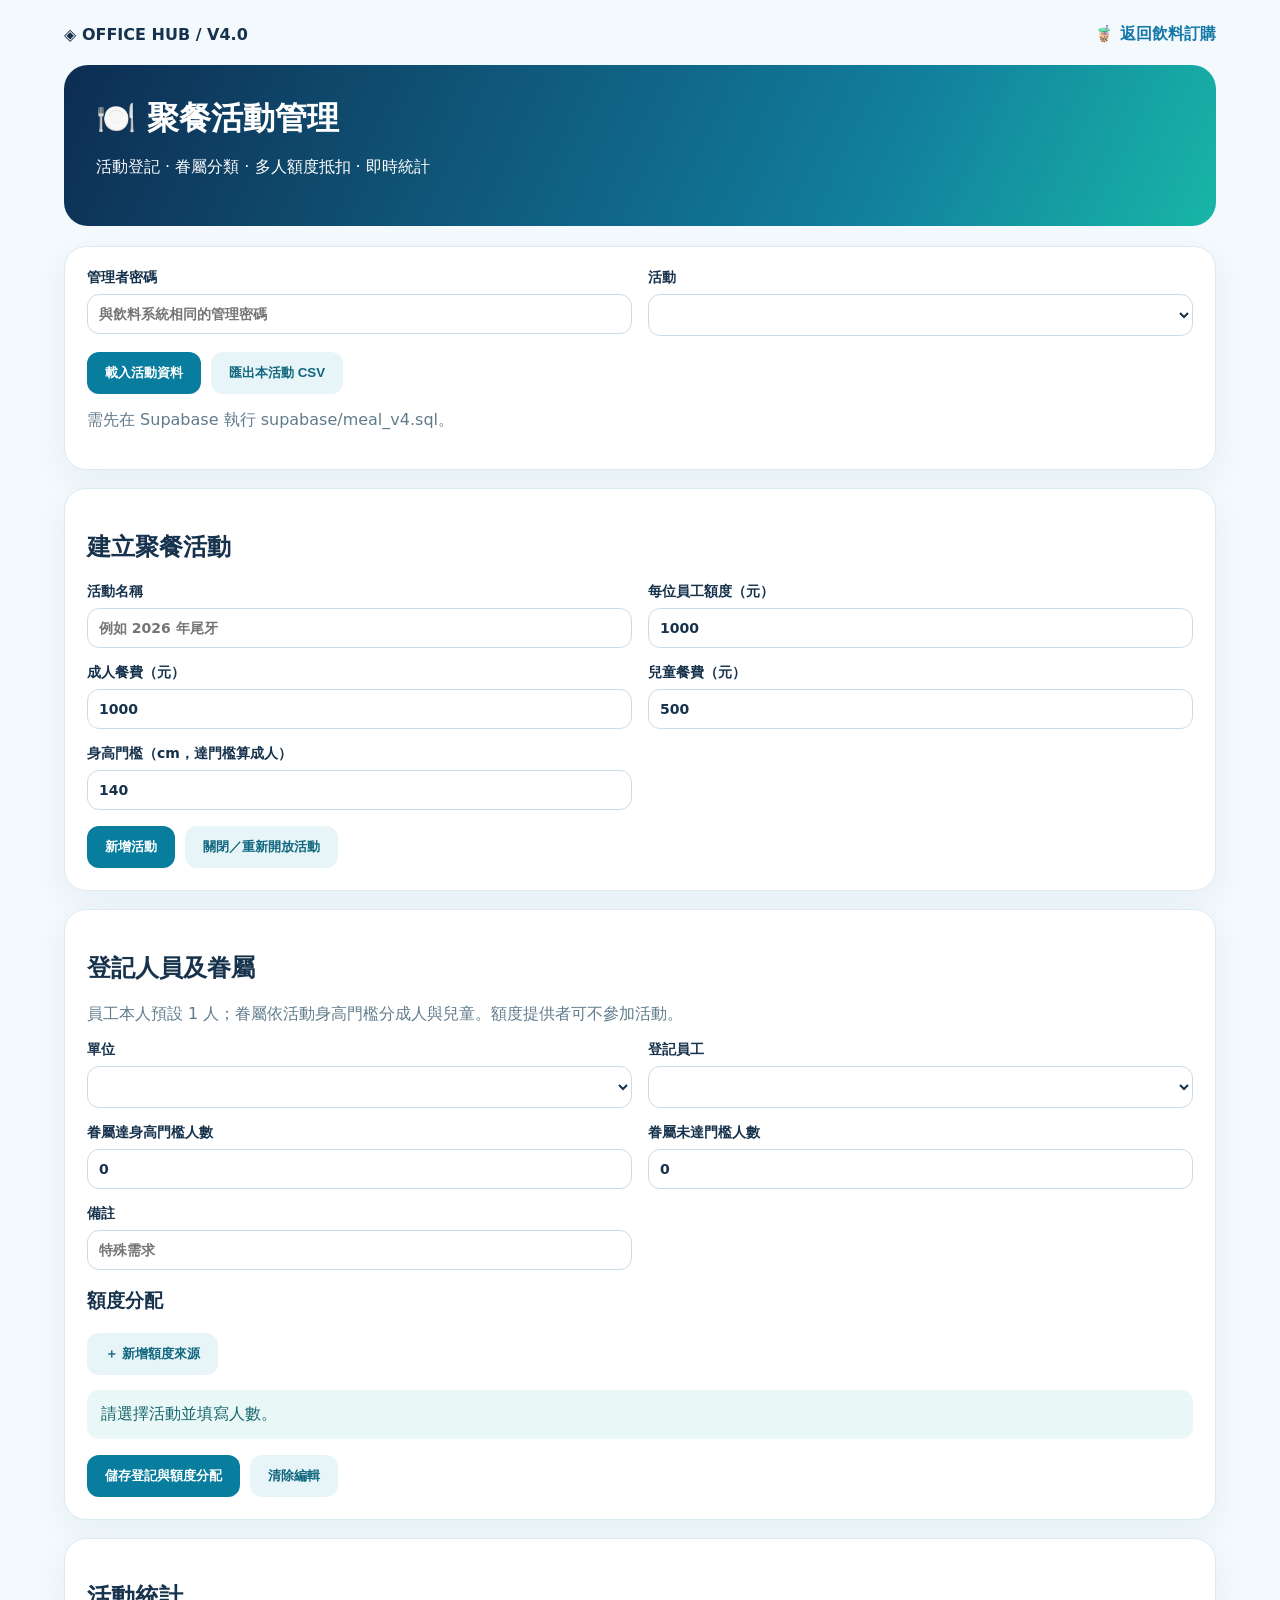
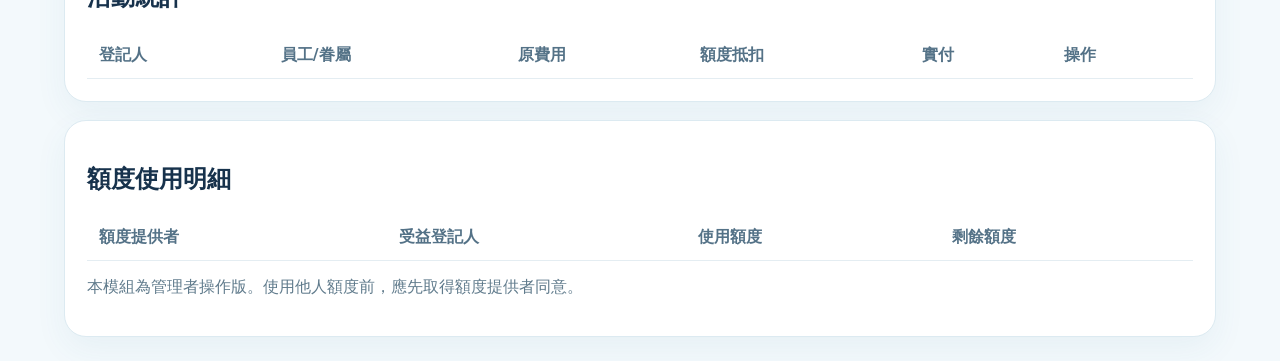
==== meal.html @ b8c22303 "Add files via upload" ====
<!doctype html><html lang="zh-Hant"><head><meta charset="utf-8"><meta name="viewport" content="width=device-width,initial-scale=1"><title>聚餐管理 | Office Hub</title><link rel="stylesheet" href="css/meal.css"></head><body><main class="meal-shell"><nav class="meal-nav"><strong>◈ OFFICE HUB / V4.0</strong><a href="index.html">🧋 返回飲料訂購</a></nav><header class="meal-hero"><h1>🍽️ 聚餐活動管理</h1><p>活動登記 · 眷屬分類 · 多人額度抵扣 · 即時統計</p></header><section class="meal-card"><div class="meal-grid"><label class="meal-field">管理者密碼<input type="password" id="pw" autocomplete="current-password" placeholder="與飲料系統相同的管理密碼"></label><label class="meal-field">活動<select id="event"></select></label></div><div class="meal-actions"><button class="meal-btn" id="load">載入活動資料</button><button class="meal-btn secondary" id="export">匯出本活動 CSV</button></div><p class="meal-muted" id="status">需先在 Supabase 執行 supabase/meal_v4.sql。</p></section><section class="meal-card"><h2>建立聚餐活動</h2><form id="create"><div class="meal-grid"><label class="meal-field">活動名稱<input id="title" required maxlength="100" placeholder="例如 2026 年尾牙"></label><label class="meal-field">每位員工額度（元）<input id="quota" type="number" min="0" value="1000" required></label><label class="meal-field">成人餐費（元）<input id="adult" type="number" min="0" value="1000" required></label><label class="meal-field">兒童餐費（元）<input id="child" type="number" min="0" value="500" required></label><label class="meal-field">身高門檻（cm，達門檻算成人）<input id="height" type="number" min="1" max="250" value="140" required></label></div><div class="meal-actions"><button class="meal-btn">新增活動</button><button type="button" class="meal-btn secondary" id="toggle">關閉／重新開放活動</button></div></form></section><section class="meal-card"><h2>登記人員及眷屬</h2><p class="meal-muted">員工本人預設 1 人；眷屬依活動身高門檻分成人與兒童。額度提供者可不參加活動。</p><form id="registration"><div class="meal-grid"><label class="meal-field">單位<select id="unit" required></select></label><label class="meal-field">登記員工<select id="member" required></select></label><label class="meal-field">眷屬達身高門檻人數<input id="fa" type="number" min="0" value="0" required></label><label class="meal-field">眷屬未達門檻人數<input id="fc" type="number" min="0" value="0" required></label><label class="meal-field">備註<input id="note" maxlength="500" placeholder="特殊需求"></label></div><h3>額度分配</h3><div id="lenders"></div><button type="button" class="meal-btn secondary" id="add-lender">＋ 新增額度來源</button><div class="meal-note" id="preview" style="margin-top:15px">請選擇活動並填寫人數。</div><div class="meal-actions"><button class="meal-btn" id="save">儲存登記與額度分配</button><button type="button" class="meal-btn secondary" id="reset">清除編輯</button></div></form></section><section class="meal-card"><h2>活動統計</h2><div class="meal-kpis" id="kpis"></div><div class="meal-table-wrap"><table class="meal-table"><thead><tr><th>登記人</th><th>員工/眷屬</th><th>原費用</th><th>額度抵扣</th><th>實付</th><th>操作</th></tr></thead><tbody id="records"></tbody></table></div></section><section class="meal-card"><h2>額度使用明細</h2><div class="meal-table-wrap"><table class="meal-table"><thead><tr><th>額度提供者</th><th>受益登記人</th><th>使用額度</th><th>剩餘額度</th></tr></thead><tbody id="alloc-records"></tbody></table></div><p class="meal-muted">本模組為管理者操作版。使用他人額度前，應先取得額度提供者同意。</p></section></main><script type="module" src="js/meal.js"></script></body></html>
---- css/meal.css ----
:root{font-family:system-ui,'Noto Sans TC',sans-serif;color:#17324c;background:#f3f9fc}*{box-sizing:border-box}body{margin:0}.meal-shell{max-width:1200px;margin:auto;padding:24px}.meal-nav{display:flex;gap:12px;align-items:center;justify-content:space-between;flex-wrap:wrap}.meal-nav a{color:#1378a8;text-decoration:none;font-weight:700}.meal-card{background:white;border:1px solid #dceaf1;border-radius:22px;padding:22px;box-shadow:0 12px 32px #2e6c9210;margin-top:18px}.meal-hero{background:linear-gradient(115deg,#0d2d52,#127e9d 70%,#18b6a7);color:white;padding:32px;border-radius:24px;margin:20px 0}.meal-hero h1{margin:0 0 8px}.meal-grid{display:grid;grid-template-columns:repeat(2,minmax(0,1fr));gap:16px}.meal-field{display:flex;flex-direction:column;gap:7px;font-weight:600;font-size:14px}.meal-field input,.meal-field select,.meal-field textarea{width:100%;border:1px solid #c9dce7;border-radius:12px;padding:11px;font:inherit;background:#fff;color:#17324c}.meal-field input:focus,.meal-field select:focus{outline:2px solid #46b8ca}.meal-btn{border:0;border-radius:12px;background:#087d9d;color:white;padding:12px 18px;cursor:pointer;font-weight:700}.meal-btn.secondary{background:#e8f5f8;color:#11677f}.meal-btn:disabled{opacity:.5;cursor:not-allowed}.meal-actions{display:flex;gap:10px;flex-wrap:wrap;margin-top:16px}.meal-muted{color:#607b8c}.meal-kpis{display:grid;grid-template-columns:repeat(4,1fr);gap:12px}.meal-kpi{background:#eff8fb;padding:16px;border-radius:14px}.meal-kpi strong{display:block;font-size:24px;margin-top:5px}.meal-table-wrap{overflow:auto}.meal-table{width:100%;border-collapse:collapse;white-space:nowrap}.meal-table td,.meal-table th{padding:12px;border-bottom:1px solid #e4edf2;text-align:left}.meal-table th{color:#547287}.meal-lender{display:grid;grid-template-columns:2fr 1fr auto;gap:8px;margin:8px 0;align-items:end}.meal-lender select,.meal-lender input{padding:10px;border:1px solid #c9dce7;border-radius:10px;width:100%}.meal-note{background:#e9f7f7;padding:14px;border-radius:12px;color:#16656c}@media(max-width:700px){.meal-grid{grid-template-columns:1fr}.meal-kpis{grid-template-columns:repeat(2,1fr)}.meal-shell{padding:12px}.meal-card{padding:16px}.meal-lender{grid-template-columns:1fr 1fr auto}}
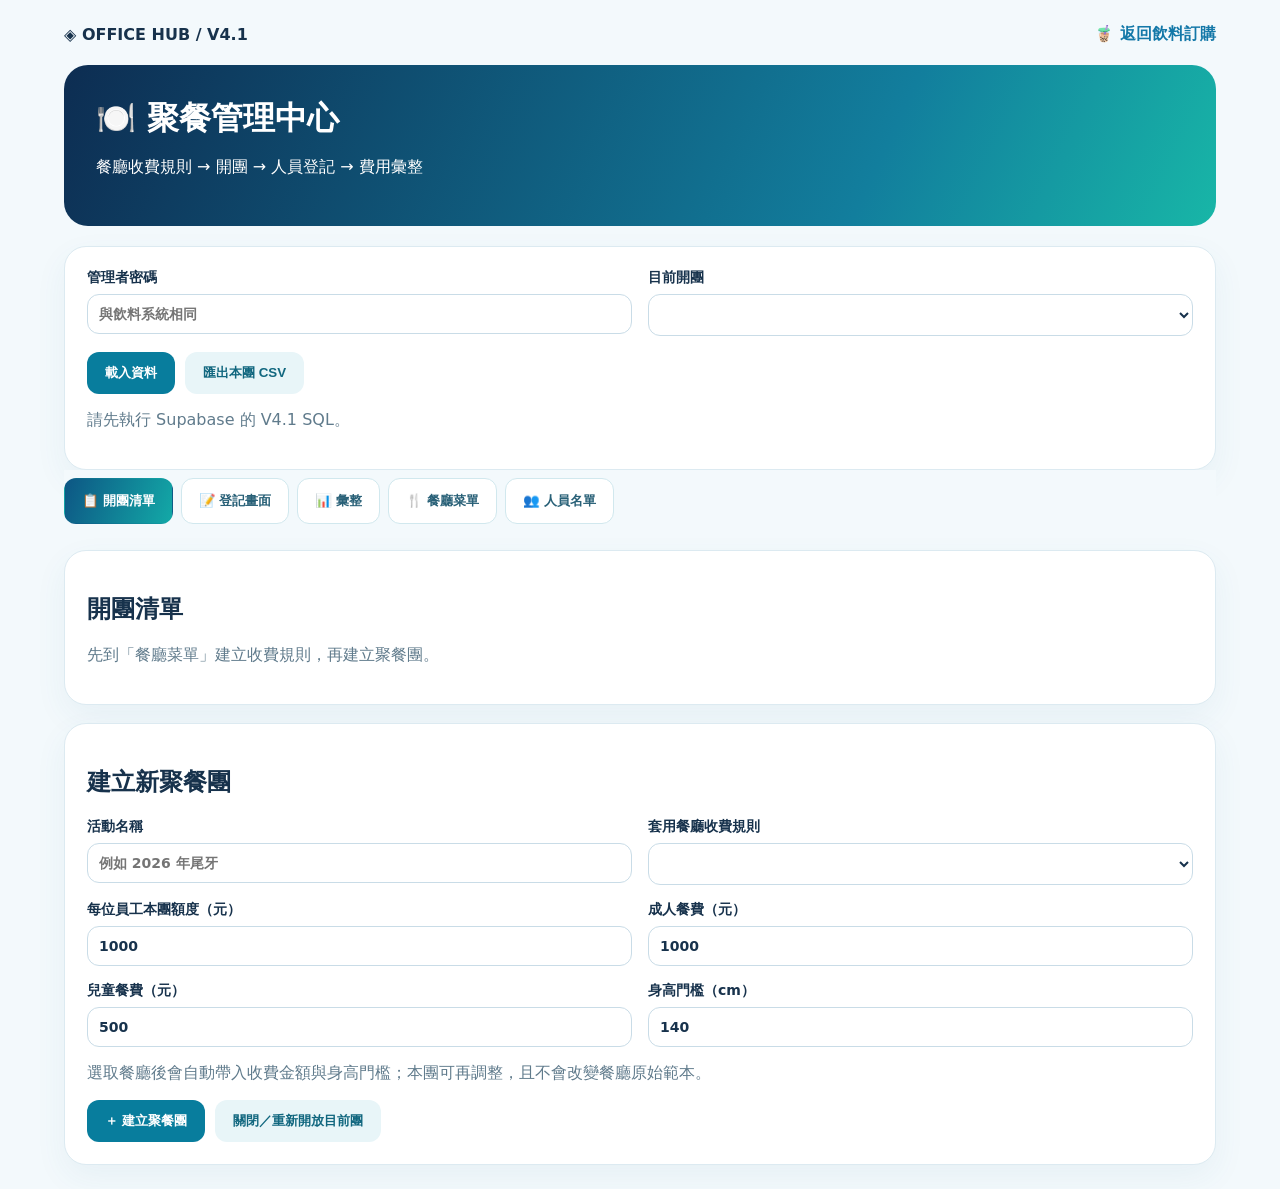
==== commit e930db8a: "Add files via upload" ====
--- a/meal.html
+++ b/meal.html
@@ -1 +1,7 @@
-<!doctype html><html lang="zh-Hant"><head><meta charset="utf-8"><meta name="viewport" content="width=device-width,initial-scale=1"><title>聚餐管理 | Office Hub</title><link rel="stylesheet" href="css/meal.css"></head><body><main class="meal-shell"><nav class="meal-nav"><strong>◈ OFFICE HUB / V4.0</strong><a href="index.html">🧋 返回飲料訂購</a></nav><header class="meal-hero"><h1>🍽️ 聚餐活動管理</h1><p>活動登記 · 眷屬分類 · 多人額度抵扣 · 即時統計</p></header><section class="meal-card"><div class="meal-grid"><label class="meal-field">管理者密碼<input type="password" id="pw" autocomplete="current-password" placeholder="與飲料系統相同的管理密碼"></label><label class="meal-field">活動<select id="event"></select></label></div><div class="meal-actions"><button class="meal-btn" id="load">載入活動資料</button><button class="meal-btn secondary" id="export">匯出本活動 CSV</button></div><p class="meal-muted" id="status">需先在 Supabase 執行 supabase/meal_v4.sql。</p></section><section class="meal-card"><h2>建立聚餐活動</h2><form id="create"><div class="meal-grid"><label class="meal-field">活動名稱<input id="title" required maxlength="100" placeholder="例如 2026 年尾牙"></label><label class="meal-field">每位員工額度（元）<input id="quota" type="number" min="0" value="1000" required></label><label class="meal-field">成人餐費（元）<input id="adult" type="number" min="0" value="1000" required></label><label class="meal-field">兒童餐費（元）<input id="child" type="number" min="0" value="500" required></label><label class="meal-field">身高門檻（cm，達門檻算成人）<input id="height" type="number" min="1" max="250" value="140" required></label></div><div class="meal-actions"><button class="meal-btn">新增活動</button><button type="button" class="meal-btn secondary" id="toggle">關閉／重新開放活動</button></div></form></section><section class="meal-card"><h2>登記人員及眷屬</h2><p class="meal-muted">員工本人預設 1 人；眷屬依活動身高門檻分成人與兒童。額度提供者可不參加活動。</p><form id="registration"><div class="meal-grid"><label class="meal-field">單位<select id="unit" required></select></label><label class="meal-field">登記員工<select id="member" required></select></label><label class="meal-field">眷屬達身高門檻人數<input id="fa" type="number" min="0" value="0" required></label><label class="meal-field">眷屬未達門檻人數<input id="fc" type="number" min="0" value="0" required></label><label class="meal-field">備註<input id="note" maxlength="500" placeholder="特殊需求"></label></div><h3>額度分配</h3><div id="lenders"></div><button type="button" class="meal-btn secondary" id="add-lender">＋ 新增額度來源</button><div class="meal-note" id="preview" style="margin-top:15px">請選擇活動並填寫人數。</div><div class="meal-actions"><button class="meal-btn" id="save">儲存登記與額度分配</button><button type="button" class="meal-btn secondary" id="reset">清除編輯</button></div></form></section><section class="meal-card"><h2>活動統計</h2><div class="meal-kpis" id="kpis"></div><div class="meal-table-wrap"><table class="meal-table"><thead><tr><th>登記人</th><th>員工/眷屬</th><th>原費用</th><th>額度抵扣</th><th>實付</th><th>操作</th></tr></thead><tbody id="records"></tbody></table></div></section><section class="meal-card"><h2>額度使用明細</h2><div class="meal-table-wrap"><table class="meal-table"><thead><tr><th>額度提供者</th><th>受益登記人</th><th>使用額度</th><th>剩餘額度</th></tr></thead><tbody id="alloc-records"></tbody></table></div><p class="meal-muted">本模組為管理者操作版。使用他人額度前，應先取得額度提供者同意。</p></section></main><script type="module" src="js/meal.js"></script></body></html>
+<!doctype html><html lang="zh-Hant"><head><meta charset="utf-8"><meta name="viewport" content="width=device-width,initial-scale=1"><title>聚餐管理 | Office Hub</title><link rel="stylesheet" href="css/meal.css"></head><body><main class="meal-shell"><nav class="meal-nav"><strong>◈ OFFICE HUB / V4.1</strong><a href="index.html">🧋 返回飲料訂購</a></nav><header class="meal-hero"><h1>🍽️ 聚餐管理中心</h1><p>餐廳收費規則 → 開團 → 人員登記 → 費用彙整</p></header><section class="meal-card"><div class="meal-grid"><label class="meal-field">管理者密碼<input type="password" id="pw" autocomplete="current-password" placeholder="與飲料系統相同"></label><label class="meal-field">目前開團<select id="event"></select></label></div><div class="meal-actions"><button class="meal-btn" id="load">載入資料</button><button class="meal-btn secondary" id="export">匯出本團 CSV</button></div><p class="meal-muted" id="status">請先執行 Supabase 的 V4.1 SQL。</p></section><nav class="meal-tabs" aria-label="聚餐功能分頁"><button class="active" data-tab="groups">📋 開團清單</button><button data-tab="order">📝 登記畫面</button><button data-tab="summary">📊 彙整</button><button data-tab="menu">🍴 餐廳菜單</button><button data-tab="members">👥 人員名單</button></nav>
+<section class="meal-panel" id="panel-groups"><section class="meal-card"><h2>開團清單</h2><p class="meal-muted">先到「餐廳菜單」建立收費規則，再建立聚餐團。</p><div id="group-list" class="meal-group-list"></div></section><section class="meal-card"><h2>建立新聚餐團</h2><form id="create"><div class="meal-grid"><label class="meal-field">活動名稱<input id="title" required maxlength="100" placeholder="例如 2026 年尾牙"></label><label class="meal-field">套用餐廳收費規則<select id="restaurant-choice" required></select></label><label class="meal-field">每位員工本團額度（元）<input id="quota" type="number" min="0" value="1000" required></label><label class="meal-field">成人餐費（元）<input id="adult" type="number" min="0" value="1000" required></label><label class="meal-field">兒童餐費（元）<input id="child" type="number" min="0" value="500" required></label><label class="meal-field">身高門檻（cm）<input id="height" type="number" min="1" max="250" value="140" required></label></div><p class="meal-muted">選取餐廳後會自動帶入收費金額與身高門檻；本團可再調整，且不會改變餐廳原始範本。</p><div class="meal-actions"><button class="meal-btn">＋ 建立聚餐團</button><button type="button" class="meal-btn secondary" id="toggle">關閉／重新開放目前團</button></div></form></section></section>
+<section class="meal-panel" id="panel-order" hidden><section class="meal-card"><h2>登記人員及眷屬</h2><p class="meal-muted">員工本人預設 1 人；眷屬依活動身高門檻分成人與兒童。額度提供者可不參加活動。</p><form id="registration"><div class="meal-grid"><label class="meal-field">單位<select id="unit" required></select></label><label class="meal-field">登記員工<select id="member" required></select></label><label class="meal-field">眷屬達身高門檻人數<input id="fa" type="number" min="0" value="0" required></label><label class="meal-field">眷屬未達門檻人數<input id="fc" type="number" min="0" value="0" required></label><label class="meal-field">備註<input id="note" maxlength="500" placeholder="特殊需求"></label></div><h3>額度分配</h3><div id="lenders"></div><button type="button" class="meal-btn secondary" id="add-lender">＋ 新增額度來源</button><div class="meal-note" id="preview" style="margin-top:15px">請選擇活動並填寫人數。</div><div class="meal-actions"><button class="meal-btn" id="save">儲存登記與額度分配</button><button type="button" class="meal-btn secondary" id="reset">清除編輯</button></div></form></section></section>
+<section class="meal-panel" id="panel-summary" hidden><section class="meal-card"><h2>活動統計</h2><div class="meal-kpis" id="kpis"></div><div class="meal-table-wrap"><table class="meal-table"><thead><tr><th>登記人</th><th>員工/眷屬</th><th>原費用</th><th>額度抵扣</th><th>實付</th><th>操作</th></tr></thead><tbody id="records"></tbody></table></div></section><section class="meal-card"><h2>額度使用明細</h2><div class="meal-table-wrap"><table class="meal-table"><thead><tr><th>額度提供者</th><th>受益登記人</th><th>使用額度</th><th>剩餘額度</th></tr></thead><tbody id="alloc-records"></tbody></table></div><p class="meal-muted">本模組為管理者操作版。使用他人額度前，應先取得額度提供者同意。</p></section></section>
+<section class="meal-panel" id="panel-menu" hidden><section class="meal-card"><h2>餐廳菜單／收費規則</h2><p class="meal-muted">可先建立不同餐廳的成人、兒童收費與身高門檻。相同餐廳名稱儲存時更新範本；已建立的聚餐團價格不受影響。</p><form id="restaurant-form"><div class="meal-grid"><label class="meal-field">餐廳名稱<input id="restaurant-name" required maxlength="100" placeholder="例如 海線宴會館"></label><label class="meal-field">成人每人費用（元）<input id="restaurant-adult" type="number" min="0" value="1000" required></label><label class="meal-field">兒童每人費用（元）<input id="restaurant-child" type="number" min="0" value="500" required></label><label class="meal-field">身高門檻（cm）<input id="restaurant-height" type="number" min="1" max="250" value="140" required></label><label class="meal-field">收費備註<input id="restaurant-note" maxlength="500" placeholder="例如 未達門檻兒童半價"></label></div><div class="meal-actions"><button class="meal-btn">儲存餐廳收費規則</button></div></form><div class="meal-table-wrap"><table class="meal-table"><thead><tr><th>餐廳</th><th>成人</th><th>兒童</th><th>身高門檻</th><th>備註</th><th>操作</th></tr></thead><tbody id="restaurant-list"></tbody></table></div></section></section>
+<section class="meal-panel" id="panel-members" hidden><section class="meal-card"><h2>共用人員名單</h2><p class="meal-muted">與飲料訂購系統共用同一份人員資料。新增、刪除及修改請至飲料系統的「人員名單」進行，這裡會同步讀取。</p><div id="member-list"></div><div class="meal-actions"><a class="meal-btn secondary meal-link" href="index.html">前往飲料系統管理名單</a></div></section></section>
+</main><script type="module" src="js/meal.js"></script></body></html>
--- a/css/meal.css
+++ b/css/meal.css
@@ -1 +1,3 @@
 :root{font-family:system-ui,'Noto Sans TC',sans-serif;color:#17324c;background:#f3f9fc}*{box-sizing:border-box}body{margin:0}.meal-shell{max-width:1200px;margin:auto;padding:24px}.meal-nav{display:flex;gap:12px;align-items:center;justify-content:space-between;flex-wrap:wrap}.meal-nav a{color:#1378a8;text-decoration:none;font-weight:700}.meal-card{background:white;border:1px solid #dceaf1;border-radius:22px;padding:22px;box-shadow:0 12px 32px #2e6c9210;margin-top:18px}.meal-hero{background:linear-gradient(115deg,#0d2d52,#127e9d 70%,#18b6a7);color:white;padding:32px;border-radius:24px;margin:20px 0}.meal-hero h1{margin:0 0 8px}.meal-grid{display:grid;grid-template-columns:repeat(2,minmax(0,1fr));gap:16px}.meal-field{display:flex;flex-direction:column;gap:7px;font-weight:600;font-size:14px}.meal-field input,.meal-field select,.meal-field textarea{width:100%;border:1px solid #c9dce7;border-radius:12px;padding:11px;font:inherit;background:#fff;color:#17324c}.meal-field input:focus,.meal-field select:focus{outline:2px solid #46b8ca}.meal-btn{border:0;border-radius:12px;background:#087d9d;color:white;padding:12px 18px;cursor:pointer;font-weight:700}.meal-btn.secondary{background:#e8f5f8;color:#11677f}.meal-btn:disabled{opacity:.5;cursor:not-allowed}.meal-actions{display:flex;gap:10px;flex-wrap:wrap;margin-top:16px}.meal-muted{color:#607b8c}.meal-kpis{display:grid;grid-template-columns:repeat(4,1fr);gap:12px}.meal-kpi{background:#eff8fb;padding:16px;border-radius:14px}.meal-kpi strong{display:block;font-size:24px;margin-top:5px}.meal-table-wrap{overflow:auto}.meal-table{width:100%;border-collapse:collapse;white-space:nowrap}.meal-table td,.meal-table th{padding:12px;border-bottom:1px solid #e4edf2;text-align:left}.meal-table th{color:#547287}.meal-lender{display:grid;grid-template-columns:2fr 1fr auto;gap:8px;margin:8px 0;align-items:end}.meal-lender select,.meal-lender input{padding:10px;border:1px solid #c9dce7;border-radius:10px;width:100%}.meal-note{background:#e9f7f7;padding:14px;border-radius:12px;color:#16656c}@media(max-width:700px){.meal-grid{grid-template-columns:1fr}.meal-kpis{grid-template-columns:repeat(2,1fr)}.meal-shell{padding:12px}.meal-card{padding:16px}.meal-lender{grid-template-columns:1fr 1fr auto}}
+
+.meal-tabs{display:flex;gap:8px;overflow-x:auto;padding:8px 0;position:sticky;top:0;background:#f3f9fc;z-index:5}.meal-tabs button{white-space:nowrap;border:1px solid #d1e8ee;border-radius:12px;background:white;color:#286077;padding:13px 17px;font-weight:750;cursor:pointer}.meal-tabs button.active{background:linear-gradient(110deg,#0d5684,#13a9a7);color:white;border-color:transparent}.meal-panel[hidden]{display:none}.meal-group-list{display:grid;grid-template-columns:repeat(auto-fit,minmax(250px,1fr));gap:12px}.meal-group{display:flex;justify-content:space-between;gap:10px;align-items:center;text-align:left;background:#f0f9fb;border:1px solid #d3eaf0;border-radius:14px;padding:16px;color:#174d69;cursor:pointer}.meal-group small{display:block;margin-top:6px;color:#67869a}.meal-member-group{margin:12px 0;padding:16px;background:#f3f9fc;border-radius:14px}.meal-chips{display:flex;gap:7px;flex-wrap:wrap;margin-top:10px}.meal-chips span{padding:7px 10px;background:white;border:1px solid #dceaf1;border-radius:10px}.meal-link{text-decoration:none;display:inline-block}
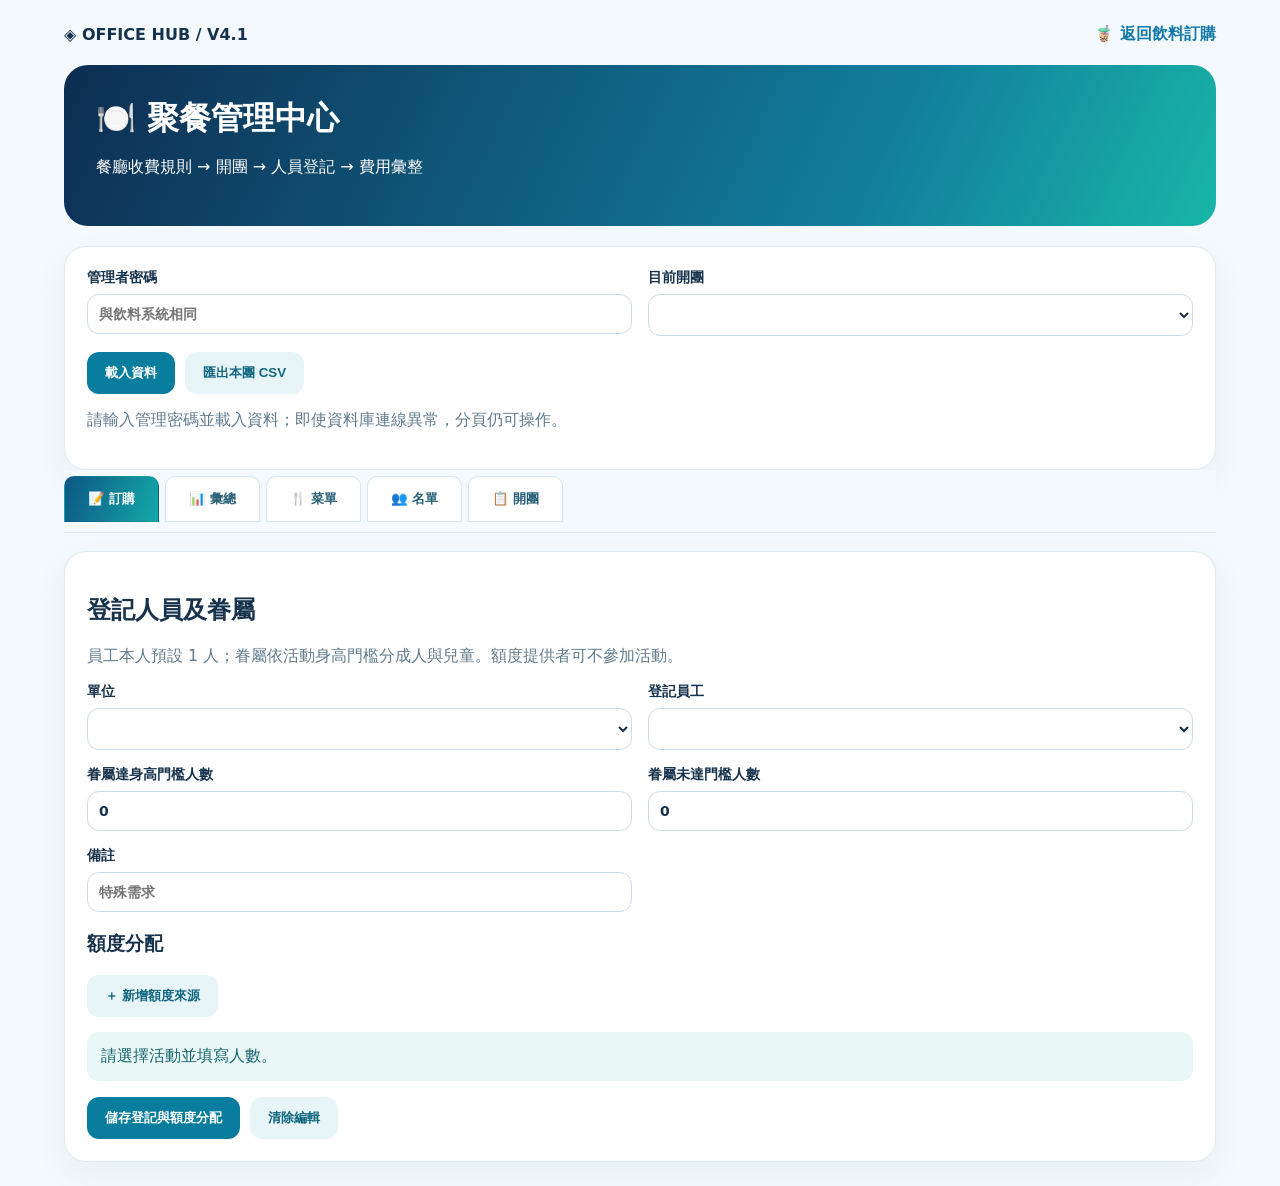
==== commit 4470297d: "Add files via upload" ====
--- a/meal.html
+++ b/meal.html
@@ -1,6 +1,6 @@
-<!doctype html><html lang="zh-Hant"><head><meta charset="utf-8"><meta name="viewport" content="width=device-width,initial-scale=1"><title>聚餐管理 | Office Hub</title><link rel="stylesheet" href="css/meal.css"></head><body><main class="meal-shell"><nav class="meal-nav"><strong>◈ OFFICE HUB / V4.1</strong><a href="index.html">🧋 返回飲料訂購</a></nav><header class="meal-hero"><h1>🍽️ 聚餐管理中心</h1><p>餐廳收費規則 → 開團 → 人員登記 → 費用彙整</p></header><section class="meal-card"><div class="meal-grid"><label class="meal-field">管理者密碼<input type="password" id="pw" autocomplete="current-password" placeholder="與飲料系統相同"></label><label class="meal-field">目前開團<select id="event"></select></label></div><div class="meal-actions"><button class="meal-btn" id="load">載入資料</button><button class="meal-btn secondary" id="export">匯出本團 CSV</button></div><p class="meal-muted" id="status">請先執行 Supabase 的 V4.1 SQL。</p></section><nav class="meal-tabs" aria-label="聚餐功能分頁"><button class="active" data-tab="groups">📋 開團清單</button><button data-tab="order">📝 登記畫面</button><button data-tab="summary">📊 彙整</button><button data-tab="menu">🍴 餐廳菜單</button><button data-tab="members">👥 人員名單</button></nav>
-<section class="meal-panel" id="panel-groups"><section class="meal-card"><h2>開團清單</h2><p class="meal-muted">先到「餐廳菜單」建立收費規則，再建立聚餐團。</p><div id="group-list" class="meal-group-list"></div></section><section class="meal-card"><h2>建立新聚餐團</h2><form id="create"><div class="meal-grid"><label class="meal-field">活動名稱<input id="title" required maxlength="100" placeholder="例如 2026 年尾牙"></label><label class="meal-field">套用餐廳收費規則<select id="restaurant-choice" required></select></label><label class="meal-field">每位員工本團額度（元）<input id="quota" type="number" min="0" value="1000" required></label><label class="meal-field">成人餐費（元）<input id="adult" type="number" min="0" value="1000" required></label><label class="meal-field">兒童餐費（元）<input id="child" type="number" min="0" value="500" required></label><label class="meal-field">身高門檻（cm）<input id="height" type="number" min="1" max="250" value="140" required></label></div><p class="meal-muted">選取餐廳後會自動帶入收費金額與身高門檻；本團可再調整，且不會改變餐廳原始範本。</p><div class="meal-actions"><button class="meal-btn">＋ 建立聚餐團</button><button type="button" class="meal-btn secondary" id="toggle">關閉／重新開放目前團</button></div></form></section></section>
-<section class="meal-panel" id="panel-order" hidden><section class="meal-card"><h2>登記人員及眷屬</h2><p class="meal-muted">員工本人預設 1 人；眷屬依活動身高門檻分成人與兒童。額度提供者可不參加活動。</p><form id="registration"><div class="meal-grid"><label class="meal-field">單位<select id="unit" required></select></label><label class="meal-field">登記員工<select id="member" required></select></label><label class="meal-field">眷屬達身高門檻人數<input id="fa" type="number" min="0" value="0" required></label><label class="meal-field">眷屬未達門檻人數<input id="fc" type="number" min="0" value="0" required></label><label class="meal-field">備註<input id="note" maxlength="500" placeholder="特殊需求"></label></div><h3>額度分配</h3><div id="lenders"></div><button type="button" class="meal-btn secondary" id="add-lender">＋ 新增額度來源</button><div class="meal-note" id="preview" style="margin-top:15px">請選擇活動並填寫人數。</div><div class="meal-actions"><button class="meal-btn" id="save">儲存登記與額度分配</button><button type="button" class="meal-btn secondary" id="reset">清除編輯</button></div></form></section></section>
+<!doctype html><html lang="zh-Hant"><head><meta charset="utf-8"><meta name="viewport" content="width=device-width,initial-scale=1"><title>聚餐管理 | Office Hub</title><link rel="stylesheet" href="css/meal.css"></head><body><main class="meal-shell"><nav class="meal-nav"><strong>◈ OFFICE HUB / V4.1</strong><a href="index.html">🧋 返回飲料訂購</a></nav><header class="meal-hero"><h1>🍽️ 聚餐管理中心</h1><p>餐廳收費規則 → 開團 → 人員登記 → 費用彙整</p></header><section class="meal-card"><div class="meal-grid"><label class="meal-field">管理者密碼<input type="password" id="pw" autocomplete="current-password" placeholder="與飲料系統相同"></label><label class="meal-field">目前開團<select id="event"></select></label></div><div class="meal-actions"><button class="meal-btn" id="load">載入資料</button><button class="meal-btn secondary" id="export">匯出本團 CSV</button></div><p class="meal-muted" id="status">請輸入管理密碼並載入資料；即使資料庫連線異常，分頁仍可操作。</p></section><nav class="meal-tabs" aria-label="聚餐功能分頁"><button class="active" data-tab="order">📝 訂購</button><button data-tab="summary">📊 彙總</button><button data-tab="menu">🍴 菜單</button><button data-tab="members">👥 名單</button><button data-tab="groups">📋 開團</button></nav>
+<section class="meal-panel" id="panel-groups" hidden><section class="meal-card"><h2>開團清單</h2><p class="meal-muted">先到「餐廳菜單」建立收費規則，再建立聚餐團。</p><div id="group-list" class="meal-group-list"></div></section><section class="meal-card"><h2>建立新聚餐團</h2><form id="create"><div class="meal-grid"><label class="meal-field">活動名稱<input id="title" required maxlength="100" placeholder="例如 2026 年尾牙"></label><label class="meal-field">套用餐廳收費規則<select id="restaurant-choice" required></select></label><label class="meal-field">每位員工本團額度（元）<input id="quota" type="number" min="0" value="1000" required></label><label class="meal-field">成人餐費（元）<input id="adult" type="number" min="0" value="1000" required></label><label class="meal-field">兒童餐費（元）<input id="child" type="number" min="0" value="500" required></label><label class="meal-field">身高門檻（cm）<input id="height" type="number" min="1" max="250" value="140" required></label></div><p class="meal-muted">選取餐廳後會自動帶入收費金額與身高門檻；本團可再調整，且不會改變餐廳原始範本。</p><div class="meal-actions"><button class="meal-btn">＋ 建立聚餐團</button><button type="button" class="meal-btn secondary" id="toggle">關閉／重新開放目前團</button></div></form></section></section>
+<section class="meal-panel" id="panel-order"><section class="meal-card"><h2>登記人員及眷屬</h2><p class="meal-muted">員工本人預設 1 人；眷屬依活動身高門檻分成人與兒童。額度提供者可不參加活動。</p><form id="registration"><div class="meal-grid"><label class="meal-field">單位<select id="unit" required></select></label><label class="meal-field">登記員工<select id="member" required></select></label><label class="meal-field">眷屬達身高門檻人數<input id="fa" type="number" min="0" value="0" required></label><label class="meal-field">眷屬未達門檻人數<input id="fc" type="number" min="0" value="0" required></label><label class="meal-field">備註<input id="note" maxlength="500" placeholder="特殊需求"></label></div><h3>額度分配</h3><div id="lenders"></div><button type="button" class="meal-btn secondary" id="add-lender">＋ 新增額度來源</button><div class="meal-note" id="preview" style="margin-top:15px">請選擇活動並填寫人數。</div><div class="meal-actions"><button class="meal-btn" id="save">儲存登記與額度分配</button><button type="button" class="meal-btn secondary" id="reset">清除編輯</button></div></form></section></section>
 <section class="meal-panel" id="panel-summary" hidden><section class="meal-card"><h2>活動統計</h2><div class="meal-kpis" id="kpis"></div><div class="meal-table-wrap"><table class="meal-table"><thead><tr><th>登記人</th><th>員工/眷屬</th><th>原費用</th><th>額度抵扣</th><th>實付</th><th>操作</th></tr></thead><tbody id="records"></tbody></table></div></section><section class="meal-card"><h2>額度使用明細</h2><div class="meal-table-wrap"><table class="meal-table"><thead><tr><th>額度提供者</th><th>受益登記人</th><th>使用額度</th><th>剩餘額度</th></tr></thead><tbody id="alloc-records"></tbody></table></div><p class="meal-muted">本模組為管理者操作版。使用他人額度前，應先取得額度提供者同意。</p></section></section>
 <section class="meal-panel" id="panel-menu" hidden><section class="meal-card"><h2>餐廳菜單／收費規則</h2><p class="meal-muted">可先建立不同餐廳的成人、兒童收費與身高門檻。相同餐廳名稱儲存時更新範本；已建立的聚餐團價格不受影響。</p><form id="restaurant-form"><div class="meal-grid"><label class="meal-field">餐廳名稱<input id="restaurant-name" required maxlength="100" placeholder="例如 海線宴會館"></label><label class="meal-field">成人每人費用（元）<input id="restaurant-adult" type="number" min="0" value="1000" required></label><label class="meal-field">兒童每人費用（元）<input id="restaurant-child" type="number" min="0" value="500" required></label><label class="meal-field">身高門檻（cm）<input id="restaurant-height" type="number" min="1" max="250" value="140" required></label><label class="meal-field">收費備註<input id="restaurant-note" maxlength="500" placeholder="例如 未達門檻兒童半價"></label></div><div class="meal-actions"><button class="meal-btn">儲存餐廳收費規則</button></div></form><div class="meal-table-wrap"><table class="meal-table"><thead><tr><th>餐廳</th><th>成人</th><th>兒童</th><th>身高門檻</th><th>備註</th><th>操作</th></tr></thead><tbody id="restaurant-list"></tbody></table></div></section></section>
 <section class="meal-panel" id="panel-members" hidden><section class="meal-card"><h2>共用人員名單</h2><p class="meal-muted">與飲料訂購系統共用同一份人員資料。新增、刪除及修改請至飲料系統的「人員名單」進行，這裡會同步讀取。</p><div id="member-list"></div><div class="meal-actions"><a class="meal-btn secondary meal-link" href="index.html">前往飲料系統管理名單</a></div></section></section>
--- a/css/meal.css
+++ b/css/meal.css
@@ -1,3 +1,8 @@
 :root{font-family:system-ui,'Noto Sans TC',sans-serif;color:#17324c;background:#f3f9fc}*{box-sizing:border-box}body{margin:0}.meal-shell{max-width:1200px;margin:auto;padding:24px}.meal-nav{display:flex;gap:12px;align-items:center;justify-content:space-between;flex-wrap:wrap}.meal-nav a{color:#1378a8;text-decoration:none;font-weight:700}.meal-card{background:white;border:1px solid #dceaf1;border-radius:22px;padding:22px;box-shadow:0 12px 32px #2e6c9210;margin-top:18px}.meal-hero{background:linear-gradient(115deg,#0d2d52,#127e9d 70%,#18b6a7);color:white;padding:32px;border-radius:24px;margin:20px 0}.meal-hero h1{margin:0 0 8px}.meal-grid{display:grid;grid-template-columns:repeat(2,minmax(0,1fr));gap:16px}.meal-field{display:flex;flex-direction:column;gap:7px;font-weight:600;font-size:14px}.meal-field input,.meal-field select,.meal-field textarea{width:100%;border:1px solid #c9dce7;border-radius:12px;padding:11px;font:inherit;background:#fff;color:#17324c}.meal-field input:focus,.meal-field select:focus{outline:2px solid #46b8ca}.meal-btn{border:0;border-radius:12px;background:#087d9d;color:white;padding:12px 18px;cursor:pointer;font-weight:700}.meal-btn.secondary{background:#e8f5f8;color:#11677f}.meal-btn:disabled{opacity:.5;cursor:not-allowed}.meal-actions{display:flex;gap:10px;flex-wrap:wrap;margin-top:16px}.meal-muted{color:#607b8c}.meal-kpis{display:grid;grid-template-columns:repeat(4,1fr);gap:12px}.meal-kpi{background:#eff8fb;padding:16px;border-radius:14px}.meal-kpi strong{display:block;font-size:24px;margin-top:5px}.meal-table-wrap{overflow:auto}.meal-table{width:100%;border-collapse:collapse;white-space:nowrap}.meal-table td,.meal-table th{padding:12px;border-bottom:1px solid #e4edf2;text-align:left}.meal-table th{color:#547287}.meal-lender{display:grid;grid-template-columns:2fr 1fr auto;gap:8px;margin:8px 0;align-items:end}.meal-lender select,.meal-lender input{padding:10px;border:1px solid #c9dce7;border-radius:10px;width:100%}.meal-note{background:#e9f7f7;padding:14px;border-radius:12px;color:#16656c}@media(max-width:700px){.meal-grid{grid-template-columns:1fr}.meal-kpis{grid-template-columns:repeat(2,1fr)}.meal-shell{padding:12px}.meal-card{padding:16px}.meal-lender{grid-template-columns:1fr 1fr auto}}
 
 .meal-tabs{display:flex;gap:8px;overflow-x:auto;padding:8px 0;position:sticky;top:0;background:#f3f9fc;z-index:5}.meal-tabs button{white-space:nowrap;border:1px solid #d1e8ee;border-radius:12px;background:white;color:#286077;padding:13px 17px;font-weight:750;cursor:pointer}.meal-tabs button.active{background:linear-gradient(110deg,#0d5684,#13a9a7);color:white;border-color:transparent}.meal-panel[hidden]{display:none}.meal-group-list{display:grid;grid-template-columns:repeat(auto-fit,minmax(250px,1fr));gap:12px}.meal-group{display:flex;justify-content:space-between;gap:10px;align-items:center;text-align:left;background:#f0f9fb;border:1px solid #d3eaf0;border-radius:14px;padding:16px;color:#174d69;cursor:pointer}.meal-group small{display:block;margin-top:6px;color:#67869a}.meal-member-group{margin:12px 0;padding:16px;background:#f3f9fc;border-radius:14px}.meal-chips{display:flex;gap:7px;flex-wrap:wrap;margin-top:10px}.meal-chips span{padding:7px 10px;background:white;border:1px solid #dceaf1;border-radius:10px}.meal-link{text-decoration:none;display:inline-block}
+
+/* 與飲料頁相同：訂購、彙總、菜單、名單依序排列，開團置於末端 */
+.meal-tabs{justify-content:flex-start;border-bottom:1px solid #d9e7ed;padding:6px 0 10px;gap:6px}
+.meal-tabs button{border-radius:10px 10px 0 0;min-width:95px}
+.meal-tabs button:focus-visible,.meal-btn:focus-visible{outline:3px solid #ffb547;outline-offset:2px}
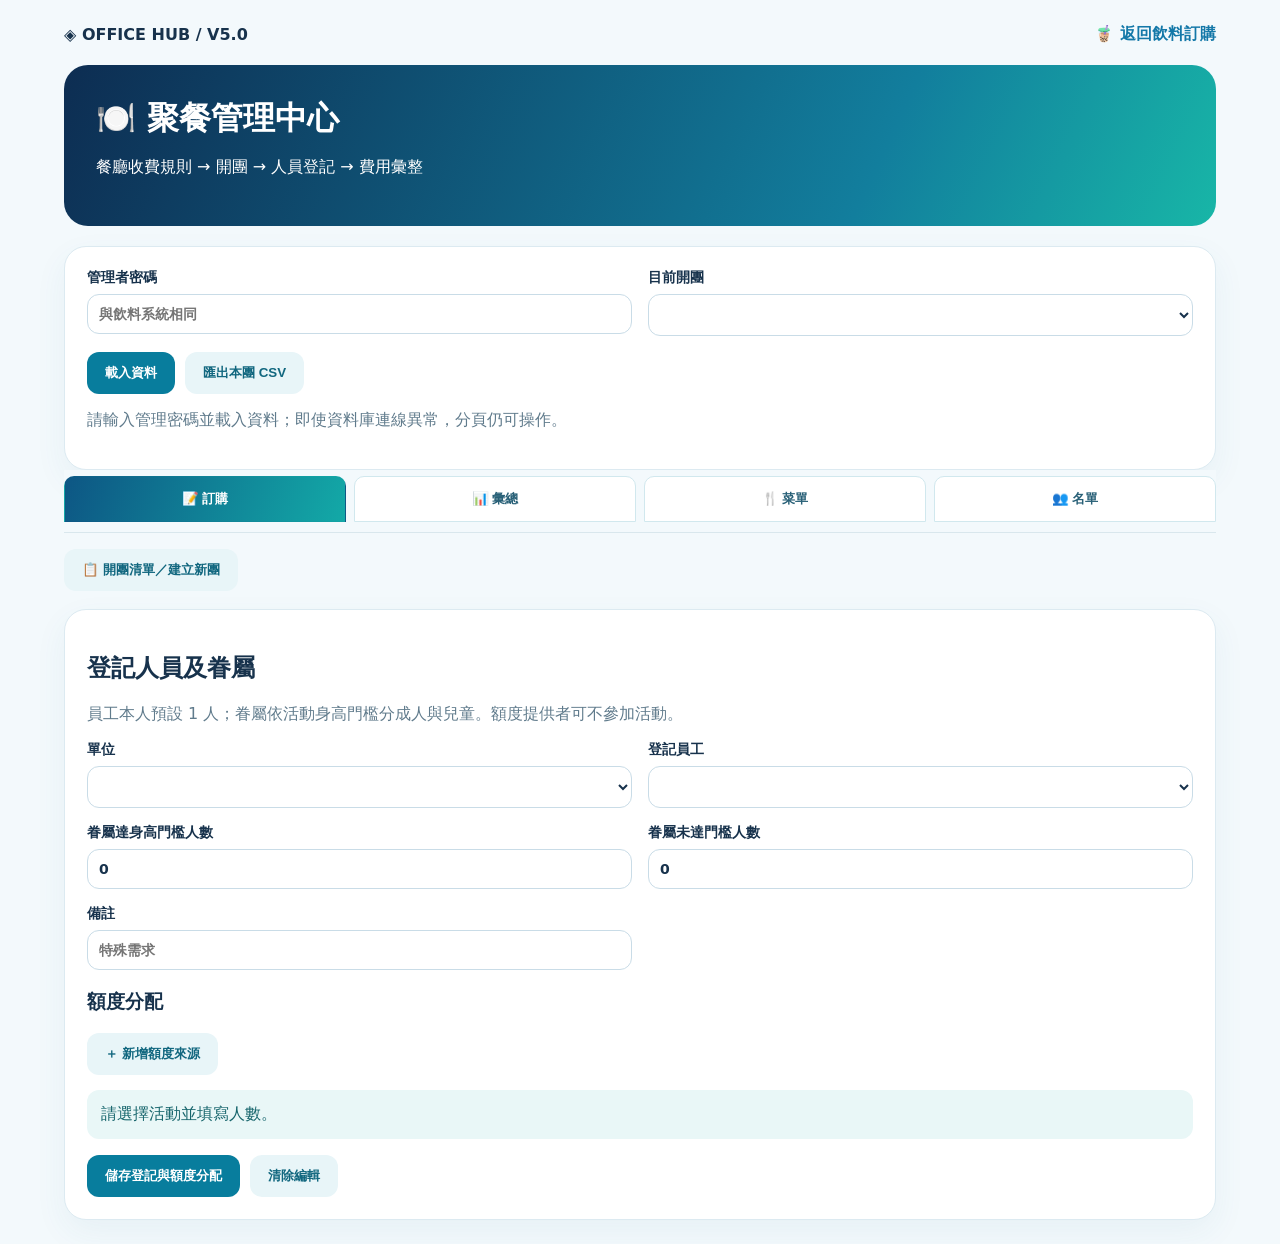
==== commit ff8ee64f: "Add files via upload" ====
--- a/meal.html
+++ b/meal.html
@@ -1,7 +1,7 @@
-<!doctype html><html lang="zh-Hant"><head><meta charset="utf-8"><meta name="viewport" content="width=device-width,initial-scale=1"><title>聚餐管理 | Office Hub</title><link rel="stylesheet" href="css/meal.css"></head><body><main class="meal-shell"><nav class="meal-nav"><strong>◈ OFFICE HUB / V4.1</strong><a href="index.html">🧋 返回飲料訂購</a></nav><header class="meal-hero"><h1>🍽️ 聚餐管理中心</h1><p>餐廳收費規則 → 開團 → 人員登記 → 費用彙整</p></header><section class="meal-card"><div class="meal-grid"><label class="meal-field">管理者密碼<input type="password" id="pw" autocomplete="current-password" placeholder="與飲料系統相同"></label><label class="meal-field">目前開團<select id="event"></select></label></div><div class="meal-actions"><button class="meal-btn" id="load">載入資料</button><button class="meal-btn secondary" id="export">匯出本團 CSV</button></div><p class="meal-muted" id="status">請輸入管理密碼並載入資料；即使資料庫連線異常，分頁仍可操作。</p></section><nav class="meal-tabs" aria-label="聚餐功能分頁"><button class="active" data-tab="order">📝 訂購</button><button data-tab="summary">📊 彙總</button><button data-tab="menu">🍴 菜單</button><button data-tab="members">👥 名單</button><button data-tab="groups">📋 開團</button></nav>
-<section class="meal-panel" id="panel-groups" hidden><section class="meal-card"><h2>開團清單</h2><p class="meal-muted">先到「餐廳菜單」建立收費規則，再建立聚餐團。</p><div id="group-list" class="meal-group-list"></div></section><section class="meal-card"><h2>建立新聚餐團</h2><form id="create"><div class="meal-grid"><label class="meal-field">活動名稱<input id="title" required maxlength="100" placeholder="例如 2026 年尾牙"></label><label class="meal-field">套用餐廳收費規則<select id="restaurant-choice" required></select></label><label class="meal-field">每位員工本團額度（元）<input id="quota" type="number" min="0" value="1000" required></label><label class="meal-field">成人餐費（元）<input id="adult" type="number" min="0" value="1000" required></label><label class="meal-field">兒童餐費（元）<input id="child" type="number" min="0" value="500" required></label><label class="meal-field">身高門檻（cm）<input id="height" type="number" min="1" max="250" value="140" required></label></div><p class="meal-muted">選取餐廳後會自動帶入收費金額與身高門檻；本團可再調整，且不會改變餐廳原始範本。</p><div class="meal-actions"><button class="meal-btn">＋ 建立聚餐團</button><button type="button" class="meal-btn secondary" id="toggle">關閉／重新開放目前團</button></div></form></section></section>
-<section class="meal-panel" id="panel-order"><section class="meal-card"><h2>登記人員及眷屬</h2><p class="meal-muted">員工本人預設 1 人；眷屬依活動身高門檻分成人與兒童。額度提供者可不參加活動。</p><form id="registration"><div class="meal-grid"><label class="meal-field">單位<select id="unit" required></select></label><label class="meal-field">登記員工<select id="member" required></select></label><label class="meal-field">眷屬達身高門檻人數<input id="fa" type="number" min="0" value="0" required></label><label class="meal-field">眷屬未達門檻人數<input id="fc" type="number" min="0" value="0" required></label><label class="meal-field">備註<input id="note" maxlength="500" placeholder="特殊需求"></label></div><h3>額度分配</h3><div id="lenders"></div><button type="button" class="meal-btn secondary" id="add-lender">＋ 新增額度來源</button><div class="meal-note" id="preview" style="margin-top:15px">請選擇活動並填寫人數。</div><div class="meal-actions"><button class="meal-btn" id="save">儲存登記與額度分配</button><button type="button" class="meal-btn secondary" id="reset">清除編輯</button></div></form></section></section>
+<!doctype html><html lang="zh-Hant"><head><meta charset="utf-8"><meta name="viewport" content="width=device-width,initial-scale=1"><title>聚餐管理 | Office Hub</title><link rel="stylesheet" href="css/meal.css"><link rel="stylesheet" href="css/meal-v5.css"></head><body><main class="meal-shell"><nav class="meal-nav"><strong>◈ OFFICE HUB / V5.0</strong><a href="index.html">🧋 返回飲料訂購</a></nav><header class="meal-hero"><h1>🍽️ 聚餐管理中心</h1><p>餐廳收費規則 → 開團 → 人員登記 → 費用彙整</p></header><section class="meal-card"><div class="meal-grid"><label class="meal-field">管理者密碼<input type="password" id="pw" autocomplete="current-password" placeholder="與飲料系統相同"></label><label class="meal-field">目前開團<select id="event"></select></label></div><div class="meal-actions"><button class="meal-btn" id="load">載入資料</button><button class="meal-btn secondary" id="export">匯出本團 CSV</button></div><p class="meal-muted" id="status">請輸入管理密碼並載入資料；即使資料庫連線異常，分頁仍可操作。</p></section><nav class="meal-tabs" aria-label="聚餐功能分頁"><button class="active" data-tab="order">📝 訂購</button><button data-tab="summary">📊 彙總</button><button data-tab="menu">🍴 菜單</button><button data-tab="members">👥 名單</button></nav>
+<section class="meal-panel" id="panel-order"><div class="meal-actions"><button type="button" class="meal-btn secondary" id="open-groups">📋 開團清單／建立新團</button></div><section class="meal-group-management" id="panel-groups" hidden><section class="meal-card"><h2>開團清單</h2><p class="meal-muted">先到「餐廳菜單」建立收費規則，再建立聚餐團。</p><div id="group-list" class="meal-group-list"></div></section><section class="meal-card"><h2>建立新聚餐團</h2><form id="create"><div class="meal-grid"><label class="meal-field">活動名稱<input id="title" required maxlength="100" placeholder="例如 2026 年尾牙"></label><label class="meal-field">套用餐廳收費規則<select id="restaurant-choice" required></select></label><label class="meal-field">每位員工本團額度（元）<input id="quota" type="number" min="0" value="1000" required></label><label class="meal-field">成人餐費（元）<input id="adult" type="number" min="0" value="1000" required></label><label class="meal-field">兒童餐費（元）<input id="child" type="number" min="0" value="500" required></label><label class="meal-field">身高門檻（cm）<input id="height" type="number" min="1" max="250" value="140" required></label></div><p class="meal-muted">選取餐廳後會自動帶入收費金額與身高門檻；本團可再調整，且不會改變餐廳原始範本。</p><div class="meal-actions"><button class="meal-btn">＋ 建立聚餐團</button><button type="button" class="meal-btn secondary" id="toggle">關閉／重新開放目前團</button></div></form></section></section>
+<section class="meal-card"><h2>登記人員及眷屬</h2><p class="meal-muted">員工本人預設 1 人；眷屬依活動身高門檻分成人與兒童。額度提供者可不參加活動。</p><form id="registration"><div class="meal-grid"><label class="meal-field">單位<select id="unit" required></select></label><label class="meal-field">登記員工<select id="member" required></select></label><label class="meal-field">眷屬達身高門檻人數<input id="fa" type="number" min="0" value="0" required></label><label class="meal-field">眷屬未達門檻人數<input id="fc" type="number" min="0" value="0" required></label><label class="meal-field">備註<input id="note" maxlength="500" placeholder="特殊需求"></label></div><h3>額度分配</h3><div id="lenders"></div><button type="button" class="meal-btn secondary" id="add-lender">＋ 新增額度來源</button><div class="meal-note" id="preview" style="margin-top:15px">請選擇活動並填寫人數。</div><div class="meal-actions"><button class="meal-btn" id="save">儲存登記與額度分配</button><button type="button" class="meal-btn secondary" id="reset">清除編輯</button></div></form></section></section>
 <section class="meal-panel" id="panel-summary" hidden><section class="meal-card"><h2>活動統計</h2><div class="meal-kpis" id="kpis"></div><div class="meal-table-wrap"><table class="meal-table"><thead><tr><th>登記人</th><th>員工/眷屬</th><th>原費用</th><th>額度抵扣</th><th>實付</th><th>操作</th></tr></thead><tbody id="records"></tbody></table></div></section><section class="meal-card"><h2>額度使用明細</h2><div class="meal-table-wrap"><table class="meal-table"><thead><tr><th>額度提供者</th><th>受益登記人</th><th>使用額度</th><th>剩餘額度</th></tr></thead><tbody id="alloc-records"></tbody></table></div><p class="meal-muted">本模組為管理者操作版。使用他人額度前，應先取得額度提供者同意。</p></section></section>
-<section class="meal-panel" id="panel-menu" hidden><section class="meal-card"><h2>餐廳菜單／收費規則</h2><p class="meal-muted">可先建立不同餐廳的成人、兒童收費與身高門檻。相同餐廳名稱儲存時更新範本；已建立的聚餐團價格不受影響。</p><form id="restaurant-form"><div class="meal-grid"><label class="meal-field">餐廳名稱<input id="restaurant-name" required maxlength="100" placeholder="例如 海線宴會館"></label><label class="meal-field">成人每人費用（元）<input id="restaurant-adult" type="number" min="0" value="1000" required></label><label class="meal-field">兒童每人費用（元）<input id="restaurant-child" type="number" min="0" value="500" required></label><label class="meal-field">身高門檻（cm）<input id="restaurant-height" type="number" min="1" max="250" value="140" required></label><label class="meal-field">收費備註<input id="restaurant-note" maxlength="500" placeholder="例如 未達門檻兒童半價"></label></div><div class="meal-actions"><button class="meal-btn">儲存餐廳收費規則</button></div></form><div class="meal-table-wrap"><table class="meal-table"><thead><tr><th>餐廳</th><th>成人</th><th>兒童</th><th>身高門檻</th><th>備註</th><th>操作</th></tr></thead><tbody id="restaurant-list"></tbody></table></div></section></section>
+<section class="meal-panel" id="panel-menu" hidden><section class="meal-card"><h2>餐廳菜單／收費規則</h2><p class="meal-muted">可先建立不同餐廳的成人、兒童收費與身高門檻。相同餐廳名稱儲存時更新範本；已建立的聚餐團價格不受影響。</p><form id="restaurant-form"><div class="meal-grid"><label class="meal-field">餐廳名稱<input id="restaurant-name" required maxlength="100" placeholder="例如 海線宴會館"></label><label class="meal-field">成人每人費用（元）<input id="restaurant-adult" type="number" min="0" value="1000" required></label><label class="meal-field">兒童每人費用（元）<input id="restaurant-child" type="number" min="0" value="500" required></label><label class="meal-field">身高門檻（cm）<input id="restaurant-height" type="number" min="1" max="250" value="140" required></label><label class="meal-field">收費備註<input id="restaurant-note" maxlength="500" placeholder="例如 未達門檻兒童半價"></label><label class="meal-field meal-check"><input type="checkbox" id="restaurant-borrow" checked> 允許借用其他同事額度（包含未參加聚餐者）</label></div><div class="meal-actions"><button class="meal-btn">儲存餐廳收費規則</button></div></form><div class="meal-table-wrap"><table class="meal-table"><thead><tr><th>餐廳</th><th>成人</th><th>兒童</th><th>身高門檻</th><th>備註</th><th>操作</th></tr></thead><tbody id="restaurant-list"></tbody></table></div></section></section>
 <section class="meal-panel" id="panel-members" hidden><section class="meal-card"><h2>共用人員名單</h2><p class="meal-muted">與飲料訂購系統共用同一份人員資料。新增、刪除及修改請至飲料系統的「人員名單」進行，這裡會同步讀取。</p><div id="member-list"></div><div class="meal-actions"><a class="meal-btn secondary meal-link" href="index.html">前往飲料系統管理名單</a></div></section></section>
 </main><script type="module" src="js/meal.js"></script></body></html>
--- a/css/meal-v5.css
+++ b/css/meal-v5.css
@@ -0,0 +1,7 @@
+/* V5: four tabs match the original drink interface. */
+.meal-tabs{display:grid;grid-template-columns:repeat(4,minmax(0,1fr));gap:8px}
+.meal-tabs button{min-width:0}
+.meal-group-management{margin:16px 0;padding:18px;border:1px solid #d5e7ed;border-radius:18px;background:#f7fcff}
+.meal-check{display:flex!important;align-items:center;gap:10px}
+.meal-check input{width:18px;height:18px;flex:none}
+@media(max-width:540px){.meal-tabs{gap:4px}.meal-tabs button{padding:10px 2px;font-size:13px}.meal-group-management{padding:12px}}
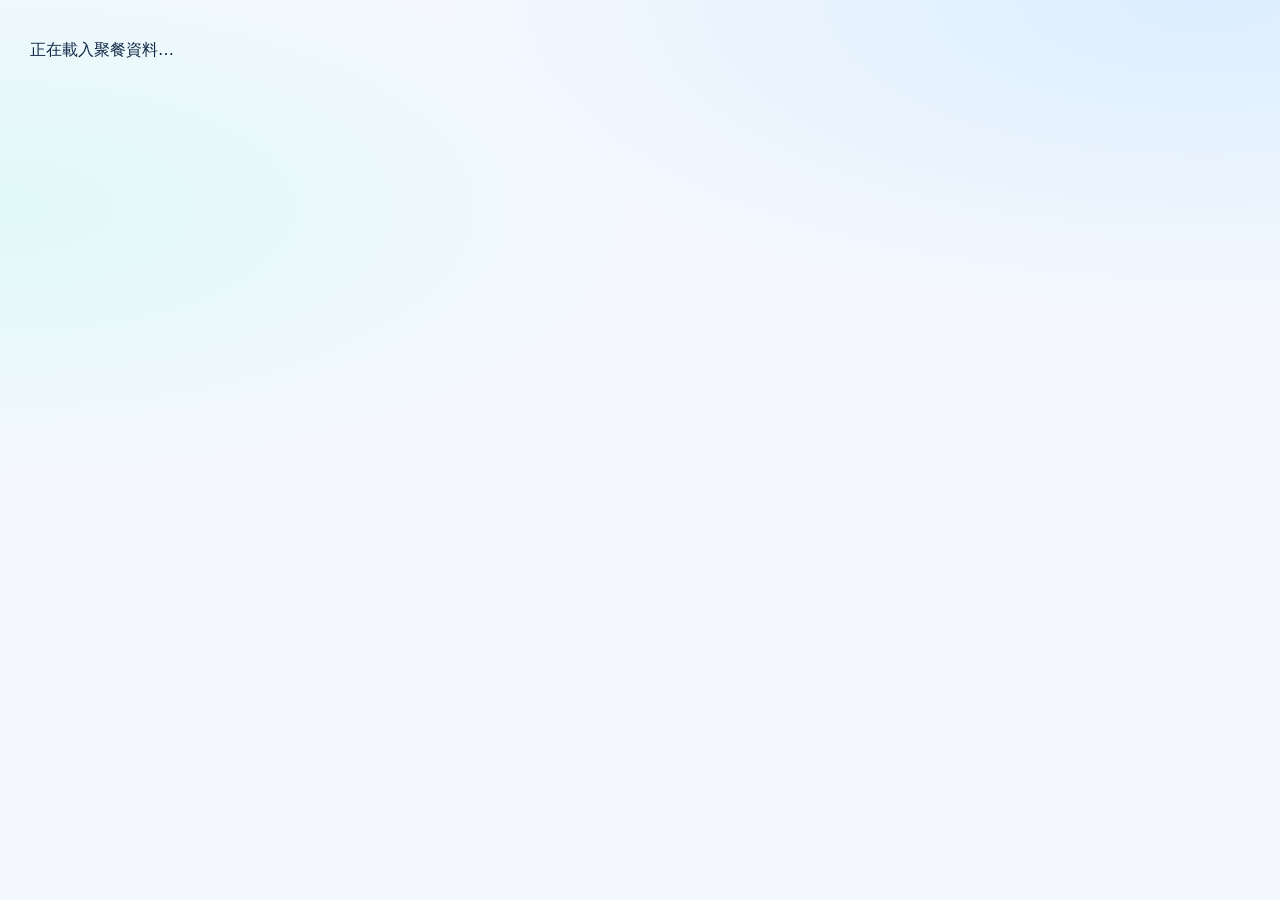
==== commit c2fdebcc: "Add files via upload" ====
--- a/meal.html
+++ b/meal.html
@@ -1,7 +1 @@
-<!doctype html><html lang="zh-Hant"><head><meta charset="utf-8"><meta name="viewport" content="width=device-width,initial-scale=1"><title>聚餐管理 | Office Hub</title><link rel="stylesheet" href="css/meal.css"><link rel="stylesheet" href="css/meal-v5.css"></head><body><main class="meal-shell"><nav class="meal-nav"><strong>◈ OFFICE HUB / V5.0</strong><a href="index.html">🧋 返回飲料訂購</a></nav><header class="meal-hero"><h1>🍽️ 聚餐管理中心</h1><p>餐廳收費規則 → 開團 → 人員登記 → 費用彙整</p></header><section class="meal-card"><div class="meal-grid"><label class="meal-field">管理者密碼<input type="password" id="pw" autocomplete="current-password" placeholder="與飲料系統相同"></label><label class="meal-field">目前開團<select id="event"></select></label></div><div class="meal-actions"><button class="meal-btn" id="load">載入資料</button><button class="meal-btn secondary" id="export">匯出本團 CSV</button></div><p class="meal-muted" id="status">請輸入管理密碼並載入資料；即使資料庫連線異常，分頁仍可操作。</p></section><nav class="meal-tabs" aria-label="聚餐功能分頁"><button class="active" data-tab="order">📝 訂購</button><button data-tab="summary">📊 彙總</button><button data-tab="menu">🍴 菜單</button><button data-tab="members">👥 名單</button></nav>
-<section class="meal-panel" id="panel-order"><div class="meal-actions"><button type="button" class="meal-btn secondary" id="open-groups">📋 開團清單／建立新團</button></div><section class="meal-group-management" id="panel-groups" hidden><section class="meal-card"><h2>開團清單</h2><p class="meal-muted">先到「餐廳菜單」建立收費規則，再建立聚餐團。</p><div id="group-list" class="meal-group-list"></div></section><section class="meal-card"><h2>建立新聚餐團</h2><form id="create"><div class="meal-grid"><label class="meal-field">活動名稱<input id="title" required maxlength="100" placeholder="例如 2026 年尾牙"></label><label class="meal-field">套用餐廳收費規則<select id="restaurant-choice" required></select></label><label class="meal-field">每位員工本團額度（元）<input id="quota" type="number" min="0" value="1000" required></label><label class="meal-field">成人餐費（元）<input id="adult" type="number" min="0" value="1000" required></label><label class="meal-field">兒童餐費（元）<input id="child" type="number" min="0" value="500" required></label><label class="meal-field">身高門檻（cm）<input id="height" type="number" min="1" max="250" value="140" required></label></div><p class="meal-muted">選取餐廳後會自動帶入收費金額與身高門檻；本團可再調整，且不會改變餐廳原始範本。</p><div class="meal-actions"><button class="meal-btn">＋ 建立聚餐團</button><button type="button" class="meal-btn secondary" id="toggle">關閉／重新開放目前團</button></div></form></section></section>
-<section class="meal-card"><h2>登記人員及眷屬</h2><p class="meal-muted">員工本人預設 1 人；眷屬依活動身高門檻分成人與兒童。額度提供者可不參加活動。</p><form id="registration"><div class="meal-grid"><label class="meal-field">單位<select id="unit" required></select></label><label class="meal-field">登記員工<select id="member" required></select></label><label class="meal-field">眷屬達身高門檻人數<input id="fa" type="number" min="0" value="0" required></label><label class="meal-field">眷屬未達門檻人數<input id="fc" type="number" min="0" value="0" required></label><label class="meal-field">備註<input id="note" maxlength="500" placeholder="特殊需求"></label></div><h3>額度分配</h3><div id="lenders"></div><button type="button" class="meal-btn secondary" id="add-lender">＋ 新增額度來源</button><div class="meal-note" id="preview" style="margin-top:15px">請選擇活動並填寫人數。</div><div class="meal-actions"><button class="meal-btn" id="save">儲存登記與額度分配</button><button type="button" class="meal-btn secondary" id="reset">清除編輯</button></div></form></section></section>
-<section class="meal-panel" id="panel-summary" hidden><section class="meal-card"><h2>活動統計</h2><div class="meal-kpis" id="kpis"></div><div class="meal-table-wrap"><table class="meal-table"><thead><tr><th>登記人</th><th>員工/眷屬</th><th>原費用</th><th>額度抵扣</th><th>實付</th><th>操作</th></tr></thead><tbody id="records"></tbody></table></div></section><section class="meal-card"><h2>額度使用明細</h2><div class="meal-table-wrap"><table class="meal-table"><thead><tr><th>額度提供者</th><th>受益登記人</th><th>使用額度</th><th>剩餘額度</th></tr></thead><tbody id="alloc-records"></tbody></table></div><p class="meal-muted">本模組為管理者操作版。使用他人額度前，應先取得額度提供者同意。</p></section></section>
-<section class="meal-panel" id="panel-menu" hidden><section class="meal-card"><h2>餐廳菜單／收費規則</h2><p class="meal-muted">可先建立不同餐廳的成人、兒童收費與身高門檻。相同餐廳名稱儲存時更新範本；已建立的聚餐團價格不受影響。</p><form id="restaurant-form"><div class="meal-grid"><label class="meal-field">餐廳名稱<input id="restaurant-name" required maxlength="100" placeholder="例如 海線宴會館"></label><label class="meal-field">成人每人費用（元）<input id="restaurant-adult" type="number" min="0" value="1000" required></label><label class="meal-field">兒童每人費用（元）<input id="restaurant-child" type="number" min="0" value="500" required></label><label class="meal-field">身高門檻（cm）<input id="restaurant-height" type="number" min="1" max="250" value="140" required></label><label class="meal-field">收費備註<input id="restaurant-note" maxlength="500" placeholder="例如 未達門檻兒童半價"></label><label class="meal-field meal-check"><input type="checkbox" id="restaurant-borrow" checked> 允許借用其他同事額度（包含未參加聚餐者）</label></div><div class="meal-actions"><button class="meal-btn">儲存餐廳收費規則</button></div></form><div class="meal-table-wrap"><table class="meal-table"><thead><tr><th>餐廳</th><th>成人</th><th>兒童</th><th>身高門檻</th><th>備註</th><th>操作</th></tr></thead><tbody id="restaurant-list"></tbody></table></div></section></section>
-<section class="meal-panel" id="panel-members" hidden><section class="meal-card"><h2>共用人員名單</h2><p class="meal-muted">與飲料訂購系統共用同一份人員資料。新增、刪除及修改請至飲料系統的「人員名單」進行，這裡會同步讀取。</p><div id="member-list"></div><div class="meal-actions"><a class="meal-btn secondary meal-link" href="index.html">前往飲料系統管理名單</a></div></section></section>
-</main><script type="module" src="js/meal.js"></script></body></html>+<!doctype html><html lang="zh-Hant"><head><meta charset="utf-8"><meta name="viewport" content="width=device-width,initial-scale=1"><title>聚餐管理 · Office Hub</title><link rel="stylesheet" href="css/style.css"><link rel="stylesheet" href="css/refresh.css"><link rel="stylesheet" href="css/neo-tech.css"><link rel="stylesheet" href="css/v3.css"><link rel="stylesheet" href="css/meal.css"></head><body><div id="meal-app" class="wrap"><p>正在載入聚餐資料…</p></div><div id="toasts"></div><script type="module" src="js/meal.js"></script></body></html>
--- a/css/style.css
+++ b/css/style.css
@@ -0,0 +1,228 @@
+:root {
+  --bg: hsl(42 38% 95%);
+  --card: hsl(45 50% 99%);
+  --surface: hsl(40 30% 91%);
+  --line: hsl(38 22% 84%);
+  --text: hsl(30 18% 16%);
+  --muted: hsl(30 12% 40%);
+  --primary: hsl(152 38% 32%);
+  --primary-soft: hsl(150 32% 90%);
+  --on-primary: #fff;
+  --accent: hsl(18 72% 52%);
+  --accent-soft: hsl(22 80% 94%);
+  --danger: hsl(2 62% 48%);
+  --danger-soft: hsl(2 70% 95%);
+  --radius: 14px;
+  --shadow: 0 1px 2px hsl(30 20% 20% / .06), 0 4px 14px hsl(30 20% 20% / .05);
+  color-scheme: light;
+}
+@media (prefers-color-scheme: dark) {
+  :root {
+    --bg: hsl(30 10% 10%);
+    --card: hsl(30 9% 14%);
+    --surface: hsl(30 8% 19%);
+    --line: hsl(30 8% 26%);
+    --text: hsl(40 20% 92%);
+    --muted: hsl(35 10% 66%);
+    --primary: hsl(150 36% 46%);
+    --primary-soft: hsl(150 24% 20%);
+    --accent: hsl(20 76% 60%);
+    --accent-soft: hsl(20 40% 20%);
+    --danger: hsl(2 70% 62%);
+    --danger-soft: hsl(2 40% 20%);
+    --shadow: none;
+    color-scheme: dark;
+  }
+}
+
+* { box-sizing: border-box; }
+html { -webkit-text-size-adjust: 100%; }
+body {
+  margin: 0;
+  background: var(--bg);
+  color: var(--text);
+  font: 16px/1.55 "Noto Sans TC", "PingFang TC", "Microsoft JhengHei", system-ui, sans-serif;
+}
+body.modal-open { overflow: hidden; }
+h1, h2, h3 { font-family: "Noto Serif TC", "Noto Sans TC", serif; margin: 0; line-height: 1.3; }
+h3 { font-size: 1.05rem; margin-bottom: .6rem; }
+a { color: var(--primary); }
+code { background: var(--surface); padding: 0 .3em; border-radius: 4px; }
+
+.wrap { max-width: 760px; margin: 0 auto; padding: 12px 16px 64px; }
+
+/* ---------- 頁首 ---------- */
+.top { display: flex; align-items: center; justify-content: space-between; gap: 8px; padding: 6px 0 12px; flex-wrap: wrap; }
+.brand { display: flex; align-items: center; gap: 8px; }
+.brand h1 { font-size: 1.35rem; color: var(--primary); }
+.logo { font-size: 1.6rem; }
+.top-r { display: flex; align-items: center; gap: 6px; }
+.live { font-size: .78rem; color: var(--muted); display: inline-flex; align-items: center; gap: 5px; }
+.live::before { content: ""; width: 8px; height: 8px; border-radius: 50%; background: var(--muted); }
+.live.live::before { background: var(--primary); }
+.live.offline::before { background: var(--accent); }
+.live.demo { color: var(--accent); }
+.live.demo::before { background: var(--accent); }
+
+/* ---------- 按鈕 ---------- */
+.btn {
+  min-height: 44px; padding: 0 16px; border-radius: 10px; border: 1px solid var(--line);
+  background: var(--card); color: var(--text); font: inherit; font-weight: 500; cursor: pointer;
+  display: inline-flex; align-items: center; justify-content: center; gap: 6px; white-space: nowrap;
+  transition: background .15s, border-color .15s, transform .05s;
+}
+.btn:hover:not(:disabled) { border-color: var(--primary); }
+.btn:active:not(:disabled) { transform: translateY(1px); }
+.btn:disabled { opacity: .5; cursor: not-allowed; }
+.btn.sm { min-height: 38px; padding: 0 12px; font-size: .9rem; }
+.btn.lg { min-height: 50px; padding: 0 22px; font-size: 1.05rem; }
+.btn.primary { background: var(--primary); border-color: var(--primary); color: var(--on-primary); }
+.btn.primary:hover:not(:disabled) { filter: brightness(1.08); }
+.btn.ghost { background: transparent; border-color: transparent; color: var(--muted); }
+.btn.ghost:hover:not(:disabled) { color: var(--text); background: var(--surface); }
+.btn.danger { color: var(--danger); }
+.btn.danger:hover:not(:disabled) { border-color: var(--danger); background: var(--danger-soft); }
+.btn.danger-solid { background: var(--danger); border-color: var(--danger); color: #fff; }
+.btn.icon { min-width: 44px; min-height: 44px; padding: 0; border-color: transparent; background: transparent; }
+.btn.icon:hover:not(:disabled) { background: var(--surface); }
+.btn:focus-visible, .chip:focus-visible, .tab:focus-visible, input:focus-visible, select:focus-visible, textarea:focus-visible, .menu-item:focus-visible {
+  outline: 2px solid var(--accent); outline-offset: 2px;
+}
+
+/* ---------- 表單 ---------- */
+input[type=text], input[type=search], input[type=tel], input[type=password], select, textarea {
+  width: 100%; min-height: 44px; padding: 8px 12px; border-radius: 10px; border: 1px solid var(--line);
+  background: var(--card); color: var(--text); font: inherit;
+}
+textarea { resize: vertical; line-height: 1.5; }
+select { appearance: none; padding-right: 36px; background-image: linear-gradient(45deg, transparent 50%, var(--muted) 50%), linear-gradient(135deg, var(--muted) 50%, transparent 50%);
+  background-position: calc(100% - 18px) 50%, calc(100% - 13px) 50%; background-size: 5px 5px; background-repeat: no-repeat; }
+.lbl { display: block; font-size: .88rem; color: var(--muted); margin: 12px 0 6px; font-weight: 500; }
+.hint { color: var(--muted); font-size: .88rem; margin: 6px 0; }
+.stack { display: grid; gap: 8px; margin-top: 10px; }
+.add-row { display: flex; gap: 8px; margin-top: 8px; }
+.add-row input { flex: 1; min-width: 0; }
+
+/* ---------- 卡片 ---------- */
+.card { scroll-margin-top: 64px; background: var(--card); border: 1px solid var(--line); border-radius: var(--radius); padding: 16px; margin-bottom: 12px; box-shadow: var(--shadow); }
+.row-h { display: flex; align-items: center; justify-content: space-between; gap: 8px; flex-wrap: wrap; margin-bottom: .6rem; }
+.row-h h3 { margin: 0; }
+h3.row-h { margin-bottom: .6rem; }
+.empty { color: var(--muted); text-align: center; padding: 18px 8px; margin: 0; }
+.err { background: var(--danger-soft); color: var(--danger); padding: 10px 14px; border-radius: 10px; }
+.skeleton { height: 160px; border-radius: var(--radius); background: linear-gradient(90deg, var(--surface), var(--card), var(--surface)); background-size: 200% 100%; animation: sk 1.2s infinite; }
+@keyframes sk { to { background-position: -200% 0; } }
+.foot { color: var(--muted); font-size: .85rem; text-align: center; margin-top: 24px; }
+
+/* ---------- 團選擇列 ---------- */
+.bar { background: var(--card); border: 1px solid var(--line); border-radius: var(--radius); padding: 12px; margin-bottom: 12px; box-shadow: var(--shadow); }
+.bar-pick { display: flex; gap: 8px; }
+.bar-pick select { flex: 1; min-width: 0; }
+.bar-actions { display: flex; flex-wrap: wrap; gap: 6px; align-items: center; margin-top: 10px; }
+.badge { font-size: .8rem; padding: 3px 10px; border-radius: 999px; background: var(--surface); color: var(--muted); font-weight: 700; }
+.badge.ok { background: var(--primary-soft); color: var(--primary); }
+
+/* ---------- 分頁 ---------- */
+.tabs { display: grid; grid-template-columns: repeat(4, 1fr); gap: 4px; background: var(--surface); padding: 4px; border-radius: 12px; margin-bottom: 12px; position: sticky; top: 0; z-index: 5; }
+.tab { min-height: 44px; border: 0; border-radius: 9px; background: transparent; color: var(--muted); font: inherit; font-weight: 700; cursor: pointer; }
+.tab.on { background: var(--card); color: var(--primary); box-shadow: var(--shadow); }
+.lock { text-align: center; padding: 40px 16px; color: var(--muted); }
+.lock .big { font-size: 2rem; }
+
+/* ---------- 訂購 ---------- */
+.closed { background: var(--accent-soft); color: var(--accent); padding: 10px 14px; border-radius: 10px; margin-bottom: 12px; font-weight: 500; }
+.pending { border-color: var(--accent); background: var(--accent-soft); }
+.pending.done { border-color: var(--primary); background: var(--primary-soft); color: var(--primary); text-align: center; }
+.prow { display: flex; gap: 10px; align-items: flex-start; padding: 4px 0; }
+.punit { font-weight: 700; min-width: 4.5em; padding-top: 6px; font-size: .92rem; }
+.pnames { display: flex; flex-wrap: wrap; gap: 6px; }
+.pname { border: 1px solid var(--line); background: var(--card); color: var(--text); border-radius: 999px; padding: 4px 12px; font: inherit; font-size: .92rem; min-height: 34px; cursor: pointer; }
+.pname:hover { border-color: var(--accent); }
+.pname.static { cursor: default; display: inline-flex; align-items: center; }
+.who { display: grid; grid-template-columns: 1fr 1fr; gap: 8px; }
+@media (max-width: 420px) { .who { grid-template-columns: 1fr; } }
+.shop { font-family: "Noto Sans TC", sans-serif; font-weight: 400; font-size: .85rem; color: var(--muted); }
+.search { margin-bottom: 8px; }
+.menu { list-style: none; padding: 0; margin: 0; max-height: 46vh; overflow-y: auto; border: 1px solid var(--line); border-radius: 10px; }
+.menu li + li { border-top: 1px solid var(--line); }
+.menu-item { width: 100%; min-height: 48px; display: flex; justify-content: space-between; align-items: center; gap: 10px; padding: 8px 12px; background: transparent; border: 0; color: var(--text); font: inherit; text-align: left; cursor: pointer; }
+.menu-item:hover { background: var(--surface); }
+.menu-item.on { background: var(--primary-soft); color: var(--primary); font-weight: 700; }
+.prices { color: var(--muted); font-size: .85rem; white-space: nowrap; font-weight: 400; }
+.opts { margin-top: 12px; padding-top: 4px; }
+.picked { font-weight: 700; color: var(--primary); font-size: 1.05rem; }
+.chips { display: flex; flex-wrap: wrap; gap: 6px; }
+.chip { min-height: 40px; padding: 0 14px; border-radius: 999px; border: 1px solid var(--line); background: var(--card); color: var(--text); font: inherit; font-size: .93rem; cursor: pointer; }
+.chip:hover:not(:disabled) { border-color: var(--primary); }
+.chip.on { background: var(--primary); border-color: var(--primary); color: var(--on-primary); font-weight: 700; }
+.chip:disabled { opacity: .35; cursor: not-allowed; text-decoration: line-through; }
+.submit-row { display: flex; align-items: center; gap: 10px; margin-top: 16px; flex-wrap: wrap; }
+.price { font-size: 1.5rem; font-weight: 700; color: var(--accent); margin-right: auto; }
+.price small { font-size: .85rem; color: var(--muted); font-weight: 400; }
+.stepper { display: inline-flex; align-items: center; border: 1px solid var(--line); border-radius: 10px; overflow: hidden; background: var(--card); font-family: "Noto Sans TC", sans-serif; }
+.step { width: 40px; height: 40px; border: 0; background: transparent; color: var(--text); font-size: 1.2rem; cursor: pointer; }
+.step:disabled { opacity: .3; cursor: not-allowed; }
+.step-v { min-width: 2em; text-align: center; font-weight: 700; }
+.favs { list-style: none; margin: 0; padding: 0; display: grid; gap: 8px; }
+.favs li { display: flex; align-items: center; gap: 8px; }
+.fav-text { flex: 1; min-width: 0; text-align: left; background: var(--surface); border: 0; border-radius: 10px; padding: 8px 12px; color: var(--text); font: inherit; cursor: pointer; display: grid; }
+.fav-name { font-weight: 500; }
+.fav-meta { font-size: .82rem; color: var(--muted); }
+.list { list-style: none; margin: 0; padding: 0; }
+.list li { display: flex; align-items: center; gap: 10px; padding: 6px 0; border-bottom: 1px dashed var(--line); min-height: 44px; }
+.list li:last-child { border-bottom: 0; }
+.grow { flex: 1; min-width: 0; }
+.money { color: var(--accent); font-weight: 700; white-space: nowrap; }
+.cnt { font-weight: 700; white-space: nowrap; }
+.who-n { font-weight: 700; min-width: 4em; }
+.total { font-weight: 700; color: var(--accent); font-size: 1.1rem; }
+.sub { color: var(--muted); font-size: .9rem; }
+.btns { display: flex; flex-wrap: wrap; gap: 6px; margin-top: 10px; }
+.row-h .btns { margin-top: 0; }
+
+/* ---------- 菜單／名單管理 ---------- */
+.sizes { display: flex; flex-wrap: wrap; gap: 8px; align-items: center; }
+.size-box { display: flex; align-items: center; gap: 2px; }
+.size-box input { width: 7.5em; }
+.items { list-style: none; margin: 8px 0 0; padding: 0; display: grid; gap: 8px; }
+.item { border: 1px solid var(--line); border-radius: 10px; padding: 8px; }
+.item-top { display: flex; gap: 6px; align-items: center; }
+.item-top input { flex: 1; min-width: 0; }
+.item-top .top-price { flex: 0 0 6em; }
+.item-prices { display: flex; flex-wrap: wrap; gap: 8px; margin-top: 6px; }
+.pcell { display: flex; align-items: center; gap: 6px; font-size: .85rem; color: var(--muted); }
+.pcell input { width: 5.5em; }
+.save-bar { position: sticky; bottom: 0; display: flex; justify-content: space-between; align-items: center; gap: 10px; background: var(--bg); padding: 10px 0; border-top: 1px solid var(--line); z-index: 4; }
+.unit-head { display: flex; gap: 8px; align-items: center; }
+.unit-name { font-weight: 700; flex: 1; min-width: 0; }
+.members { display: flex; flex-wrap: wrap; gap: 6px; margin: 10px 0 2px; }
+.member { display: inline-flex; align-items: center; gap: 2px; background: var(--surface); border-radius: 999px; padding: 2px 4px 2px 12px; font-size: .93rem; }
+.x { border: 0; background: transparent; color: var(--muted); width: 30px; height: 30px; border-radius: 50%; cursor: pointer; }
+.x:hover { background: var(--danger-soft); color: var(--danger); }
+.none { color: var(--muted); font-size: .9rem; }
+
+/* ---------- 對話框 ---------- */
+.overlay { position: fixed; inset: 0; background: hsl(30 20% 10% / .45); z-index: 50; display: flex; align-items: flex-end; justify-content: center; }
+@media (min-width: 640px) { .overlay { align-items: center; padding: 24px; } }
+.dialog { background: var(--card); width: 100%; max-width: 560px; max-height: 92vh; display: flex; flex-direction: column; border-radius: 18px 18px 0 0; padding: 16px; box-shadow: 0 10px 40px hsl(0 0% 0% / .25); }
+@media (min-width: 640px) { .dialog { border-radius: 18px; } }
+.dlg-head { display: flex; justify-content: space-between; align-items: center; }
+.dlg-head h2 { font-size: 1.2rem; }
+.dlg-body { overflow-y: auto; padding: 2px; margin: 0 -2px; }
+.dlg-foot { display: flex; justify-content: flex-end; gap: 8px; flex-wrap: wrap; padding-top: 12px; }
+.picker { margin-top: 8px; }
+.picker-top { display: flex; align-items: center; gap: 6px; flex-wrap: wrap; margin-bottom: 8px; }
+.picker-top span { margin-right: auto; color: var(--muted); font-size: .9rem; }
+.picker-scroll { max-height: 42vh; overflow-y: auto; border: 1px solid var(--line); border-radius: 10px; padding: 8px; }
+.picker-unit + .picker-unit { margin-top: 10px; padding-top: 10px; border-top: 1px dashed var(--line); }
+.picker-head { display: flex; align-items: center; gap: 8px; margin-bottom: 6px; }
+.link { border: 0; background: transparent; color: var(--primary); font: inherit; font-size: .88rem; cursor: pointer; text-decoration: underline; min-height: 32px; }
+.preview { background: var(--surface); border-radius: 10px; padding: 10px 12px; margin: 10px 0; font-size: .92rem; }
+.pv { color: var(--muted); font-size: .85rem; }
+
+/* ---------- 提示訊息 ---------- */
+#toasts { position: fixed; left: 50%; bottom: 20px; transform: translateX(-50%); display: grid; gap: 8px; z-index: 100; width: min(92vw, 420px); pointer-events: none; }
+.toast { background: var(--text); color: var(--bg); padding: 10px 16px; border-radius: 10px; box-shadow: 0 6px 20px hsl(0 0% 0% / .2); animation: tin .2s ease-out; transition: opacity .3s; }
+.toast.err { background: var(--danger); color: #fff; }
+.toast.out { opacity: 0; }
+@keyframes tin { from { transform: translateY(8px); opacity: 0; } }
--- a/css/refresh.css
+++ b/css/refresh.css
@@ -0,0 +1,3 @@
+/* Office Drinks · Light Tech 2026 — presentation-only refresh */
+:root{--bg:#f3f9fd;--card:#fff;--surface:#edf6fc;--line:#dceaf3;--text:#16314e;--muted:#68839a;--primary:#0879db;--primary-soft:#e5f3ff;--on-primary:#fff;--accent:#00a99b;--accent-soft:#e4faf5;--danger:#d44860;--danger-soft:#fff0f3;--radius:20px;--shadow:0 12px 32px rgba(31,92,142,.075),0 2px 8px rgba(31,92,142,.035);color-scheme:light}
+html{scroll-behavior:smooth}body{background:radial-gradient(ellipse at 94% 0%,#dcf8f4 0%,transparent 38%),radial-gradient(ellipse at 0% 12%,#e2f1ff 0%,transparent 42%),#f5f9fd;min-height:100vh}h1,h2,h3{font-family:"Noto Sans TC",system-ui,sans-serif;letter-spacing:-.025em}h3{font-weight:800}.wrap{max-width:1100px;padding:22px 26px 90px}.top{background:rgba(255,255,255,.84);border:1px solid rgba(221,235,246,.9);border-radius:22px;padding:16px 22px;margin-bottom:20px;box-shadow:var(--shadow);backdrop-filter:blur(14px)}.brand{gap:12px}.logo{display:grid;place-items:center;width:48px;height:48px;background:linear-gradient(140deg,#d8f2ff,#e1fcf2);border-radius:15px;font-size:1.7rem}.brand h1{color:#12385d;font-size:1.4rem;font-weight:900}.brand h1::after{content:'OFFICE DRINKS · SMART ORDERING';display:block;color:#8ca6b9;font:700 10px/1.8 system-ui,sans-serif;letter-spacing:.13em}.top-r{gap:12px}.live{background:#edf9f7;border:1px solid #d8f2ed;border-radius:999px;padding:7px 12px;color:#087d71;font-weight:700}.live::before{background:#0bbba7!important;box-shadow:0 0 0 3px #c9f4ea}.live.offline{background:#fff4e8;color:#a36a24}.live.offline::before{background:#edaa47!important}.bar{border:1px solid #dcecf6;border-radius:22px;background:linear-gradient(120deg,#e8f5ff 0%,#f0fffa 100%);padding:22px;margin-bottom:16px;box-shadow:var(--shadow)}.bar::before{content:'✦  TODAY’S DRINKS';display:block;font-size:11px;font-weight:900;letter-spacing:.15em;color:#079e9c;margin-bottom:12px}.bar-pick select{background-color:#fff;font-weight:700}.bar-actions{margin-top:14px}.badge.ok{background:#d7f7e9;color:#07845b}.tabs{background:#fff;border:1px solid var(--line);border-radius:17px;padding:6px;box-shadow:0 3px 16px #3a83b50a;gap:5px;margin-bottom:20px}.tab{border-radius:12px!important;font-weight:700;transition:all .18s}.tab.on{background:linear-gradient(120deg,#1389f5,#12b9bd)!important;color:#fff!important;box-shadow:0 5px 15px #1188e933}.pane{min-height:260px}.card{border:1px solid #e0edf5;padding:23px 25px;margin-bottom:18px;box-shadow:var(--shadow);border-radius:20px}.card h3{color:#183c5f;font-size:1.08rem}.btn{border-radius:12px;font-weight:700;transition:transform .15s,box-shadow .15s,border-color .15s}.btn:hover:not(:disabled){transform:translateY(-1px);box-shadow:0 5px 12px #1863a015}.btn.primary{background:linear-gradient(110deg,#1989f3,#06b4ba);border-color:transparent;box-shadow:0 5px 15px #0b8cd32b}.btn.primary:hover:not(:disabled){filter:brightness(1.04);box-shadow:0 8px 20px #0b8cd33b}.btn.ghost{color:#4e7492}.chip{background:#f5f9fd;border-color:#deebf4;border-radius:12px}.chip.on{background:linear-gradient(120deg,#1689e9,#0caab6);border-color:transparent;box-shadow:0 3px 10px #1599d323}.menu{border-radius:15px;max-height:420px;background:#fbfdff}.menu li+li{border-top:1px solid #eaf2f7}.menu-item{padding:13px 15px;min-height:58px}.menu-item:hover{background:#eef9ff}.menu-item.on{background:#e5f5ff;color:#096ebf}.prices{color:#0b999a;font-weight:700}.picked{color:#087ed2}.price,.money,.total{color:#008f96}.opts{background:linear-gradient(160deg,#f6fbff,#f7fffc);border:1px solid #dceff5;border-radius:17px;padding:17px;margin-top:16px}.search,input[type=text],input[type=search],input[type=tel],input[type=password],select,textarea{border-radius:12px;border-color:#d8e8f2;background-color:#fff;transition:border-color .15s,box-shadow .15s}input:focus,select:focus,textarea:focus{border-color:#49acef;box-shadow:0 0 0 3px #cbeaff}.pending{background:#f0fbfa;border-color:#bcece4}.pending.done{background:#ebfcf3;border-color:#b9ead1}.pname{background:#fff;border-color:#dcebf5}.favs li{background:#f7fbff;border-radius:12px}.fav-text{background:transparent}.list li{padding:12px 2px;border-color:#e5eff6}.stepper{border-radius:12px}.step:hover:not(:disabled){background:#e8f6ff}.lock{background:#fff;border:1px solid var(--line);border-radius:20px;box-shadow:var(--shadow)}.save-bar{background:rgba(245,250,253,.95);backdrop-filter:blur(10px)}.dialog{border-radius:22px;box-shadow:0 22px 75px #153d5860}.overlay{background:#14324a88;backdrop-filter:blur(4px)}.item{border-radius:14px;background:#fbfdff}.foot{color:#8ca2b2}.hero-intro{position:relative;overflow:hidden;display:flex;justify-content:space-between;align-items:center;gap:20px;background:linear-gradient(115deg,#e4f5ff 0%,#edfffa 70%,#fff7e7 100%);border:1px solid #d5edf5;border-radius:24px;padding:24px 30px;margin-bottom:20px;box-shadow:var(--shadow)}.hero-intro:after{content:'🧋';font-size:90px;line-height:1;opacity:.75;transform:rotate(-12deg)}.hero-eyebrow{color:#009f9c;font-weight:900;font-size:11px;letter-spacing:.18em;margin:0 0 7px}.hero-intro h2{font-size:clamp(1.35rem,3vw,2rem);font-weight:900;color:#15395c}.hero-intro p:last-child{margin:8px 0 0;color:#6b8ba2;font-size:.92rem}.hero-intro strong{color:#087bd1}@media(min-width:900px){.pane:has(.who) .card:has(.who){background:linear-gradient(120deg,#fff,#f7fcff)}}@media(max-width:640px){.wrap{padding:12px 12px 70px}.top{padding:13px 14px;border-radius:17px}.brand h1{font-size:1.05rem}.brand h1::after{font-size:8px}.logo{width:39px;height:39px;font-size:1.35rem}.top-r{width:100%;justify-content:space-between}.bar{padding:16px;border-radius:18px}.tabs{padding:4px}.tab{font-size:.9rem;padding:10px 6px}.card{padding:17px 15px;border-radius:17px}.hero-intro{padding:19px 17px;border-radius:18px}.hero-intro:after{font-size:52px}.hero-intro p:last-child{font-size:.8rem}.menu-item{align-items:flex-start;flex-direction:column;gap:2px}.prices{white-space:normal}.dialog{border-radius:20px 20px 0 0}}@media(prefers-reduced-motion:reduce){*,*:before,*:after{transition:none!important;scroll-behavior:auto!important}}
--- a/css/neo-tech.css
+++ b/css/neo-tech.css
@@ -0,0 +1,17 @@
+/* Office Drinks / Neo Tech 2.0 — visual-only redesign */
+:root{--bg:#f2f7fd;--card:#fff;--surface:#edf5ff;--line:#dbe8f5;--text:#132b4a;--muted:#70859f;--primary:#1468ec;--primary-soft:#e8f0ff;--accent:#00b4c2;--accent-soft:#e4fbfa;--radius:22px;--shadow:0 14px 42px rgba(35,76,132,.085),0 3px 10px rgba(35,76,132,.025)}
+body{background:radial-gradient(ellipse 60% 35% at 94% 0%,#dceeff 0%,transparent 100%),radial-gradient(ellipse 50% 30% at 0% 23%,#e0f9f7 0%,transparent 100%),#f4f8fe;color:#132b4a}
+.wrap{max-width:1320px;padding:22px 30px 90px}
+.top{background:#ffffffd9;border:1px solid #ffffff;box-shadow:0 10px 36px #2058a312;border-radius:23px;padding:18px 24px}
+.logo{background:linear-gradient(140deg,#0b6ee9,#0dc4c4);color:#fff;box-shadow:0 7px 20px #147de53b}
+.brand h1{font-weight:900;letter-spacing:.02em}.brand h1::after{content:'SMART BEVERAGE WORKSPACE';color:#6688ac;letter-spacing:.17em}
+.hero-intro{min-height:218px;padding:30px 38px;background:radial-gradient(circle at 82% 30%,#a1eff6 0%,transparent 35%),linear-gradient(110deg,#0d3171,#1159a7 55%,#16a9b7);border:1px solid #3b9cc4;border-radius:28px;box-shadow:0 18px 40px #1259a329;color:white}
+.hero-intro:before{content:'';position:absolute;width:410px;height:410px;right:-65px;top:-135px;border:1px solid #ffffff38;border-radius:50%;box-shadow:0 0 0 34px #ffffff0d,0 0 0 78px #ffffff0a;pointer-events:none}
+.hero-intro:after{content:'🧋';font-size:110px;opacity:1;filter:drop-shadow(0 15px 12px #062d4860);z-index:1;transform:rotate(-9deg)}
+.hero-eyebrow{color:#8ef6f1;letter-spacing:.19em;font-size:11px}.hero-intro h2{color:#fff;font-size:clamp(1.6rem,3vw,2.7rem);line-height:1.45}.hero-intro h2 em{font-style:normal;color:#b0fff0}.hero-intro p:last-child{color:#d4ebff;font-size:1rem}.hero-intro strong{color:#fff}
+.pulse{display:grid;grid-template-columns:repeat(4,minmax(0,1fr));gap:15px;margin:0 0 22px}.pulse-tile{display:flex;gap:14px;align-items:center;min-height:112px;background:#fff;border:1px solid #e1ebf6;border-radius:21px;padding:19px;box-shadow:var(--shadow)}.pulse-icon{width:46px;height:46px;flex-shrink:0;border-radius:15px;display:grid;place-items:center;background:linear-gradient(135deg,#e5f0ff,#e3fbfb);color:#127ad7;font-size:25px;font-weight:800}.pulse-tile div{min-width:0;display:flex;flex-direction:column}.pulse-tile small{font-size:10px;letter-spacing:.12em;font-weight:800;color:#7d95b0}.pulse-tile strong{font-size:clamp(1.3rem,2.3vw,1.9rem);font-weight:900;color:#16345a;white-space:nowrap}.pulse-tile strong.store-name{font-size:clamp(.95rem,1.4vw,1.15rem);overflow:hidden;text-overflow:ellipsis;max-width:185px}.pulse-tile sub{font-size:12px;vertical-align:baseline;color:#6d849e}.pulse-tile div>span{font-size:12px;color:#69829d}
+.bar{background:#fff;border:1px solid #e1eaf7;box-shadow:var(--shadow);border-radius:22px}.bar::before{content:'⌁  GROUP SESSION / 團購控制台';color:#3779b9}.tabs{padding:7px;border-radius:19px}.tab.on{background:linear-gradient(120deg,#1766e9,#12a6cf)!important;box-shadow:0 6px 18px #1b75d734}.card{border:1px solid #e3edf7;border-radius:22px;box-shadow:var(--shadow)}.card h3{font-weight:900}.btn.primary{background:linear-gradient(120deg,#176cf0,#00b3c8);box-shadow:0 7px 19px #1776e934}.chip.on{background:linear-gradient(120deg,#176cf0,#05aebf)}
+.menu{max-height:560px;background:#f7faff;border:1px solid #e8f0f9;padding:7px;display:grid;grid-template-columns:repeat(2,minmax(0,1fr));gap:9px}.menu li{min-width:0;list-style:none}.menu li+li{border:0}.menu-item{display:flex;flex-direction:column;align-items:stretch;gap:9px;min-height:103px;padding:13px;background:#fff;border:1px solid #e5edf8;border-radius:16px;box-shadow:0 3px 12px #124b8a08;transition:transform .16s,box-shadow .16s,border-color .16s}.menu-item:hover{background:#fff;transform:translateY(-2px);box-shadow:0 9px 22px #135ca51b;border-color:#9fcdfb}.menu-item.on{background:#eff8ff;border-color:#1684ef;box-shadow:inset 0 0 0 1px #1684ef}.drink-ident{display:flex;gap:12px;align-items:center;min-width:0}.drink-icon{width:53px;height:53px;display:grid;place-items:center;flex-shrink:0;border-radius:15px;font-size:27px;background:linear-gradient(135deg,#e1f5fd,#d8edff)}.drink-icon.bubble{background:#f7e9dc}.drink-icon.milk{background:#f4edff}.drink-icon.coffee{background:#f0e6dc}.drink-icon.fruit{background:#fff4d9}.drink-icon.tea{background:#e0f7e8}.drink-icon.ice{background:#e6f7ff}.drink-title{min-width:0;font-size:15px;font-weight:850;color:#173557;text-align:left;overflow-wrap:anywhere}.drink-title small{display:block;font-size:9px;letter-spacing:.12em;color:#8ba0b6;margin-top:3px}.menu-item .prices{align-self:flex-end;font-size:12px;color:#078f9f}.opts{border-radius:18px}.picked{font-weight:900}
+@media(min-width:1100px){.pane:has(#drink){display:grid;grid-template-columns:minmax(0,1fr) minmax(0,1.7fr);align-items:start;gap:18px}.pane:has(#drink)>#drink{grid-column:2;grid-row:1/span 4}.pane:has(#drink)>.card:not(#drink),.pane:has(#drink)>.closed{grid-column:1}.pane:has(#drink)>.card{margin-bottom:0}.pane:has(#drink)>.card.pending{grid-column:1}.pane:has(#drink)>.card:not(#drink):last-child{margin-bottom:18px}}
+@media(max-width:900px){.pulse{grid-template-columns:repeat(2,minmax(0,1fr))}.wrap{padding:16px 18px 80px}}
+@media(max-width:600px){.wrap{padding:10px 11px 75px}.hero-intro{min-height:155px;padding:22px 18px;border-radius:21px}.hero-intro h2{font-size:1.35rem}.hero-intro:after{font-size:65px}.hero-intro p:last-child{font-size:.8rem}.pulse{gap:9px;margin-bottom:15px}.pulse-tile{min-height:90px;gap:9px;padding:11px;border-radius:15px}.pulse-icon{width:36px;height:36px;border-radius:11px;font-size:20px}.pulse-tile strong{font-size:1.22rem}.pulse-tile small{font-size:8px}.pulse-tile div>span{font-size:10px}.menu{grid-template-columns:1fr;max-height:500px}.menu-item{min-height:75px;gap:3px}.drink-icon{width:43px;height:43px;font-size:23px}.top{padding:12px}.card{padding:16px 14px}}
--- a/css/v3.css
+++ b/css/v3.css
@@ -0,0 +1,19 @@
+/* Office Drinks V3 — shop branding, optional item photos and order sidebar */
+:root{--primary:#0c6fdb;--accent:#06b9ac}
+.hero-intro{background:radial-gradient(circle at 86% 20%,#37d8dc75,transparent 37%),linear-gradient(115deg,#081d48,#0b4b90 60%,#047f98)}
+.top{backdrop-filter:blur(18px)}
+.shop-logo{display:inline-flex;flex:0 0 auto;width:44px;height:44px;align-items:center;justify-content:center;border-radius:14px;background:linear-gradient(135deg,#0b76df,#10c8b0);color:white;font-size:13px;font-weight:900;box-shadow:0 6px 16px #0b77df36;letter-spacing:-.05em}
+.shop .shop-logo{width:28px;height:28px;border-radius:9px;font-size:10px;margin-right:7px;vertical-align:middle}
+.photo-wrap{width:66px;height:66px;flex:0 0 auto;display:grid;place-items:center;position:relative;overflow:hidden;border-radius:16px;background:linear-gradient(135deg,#e5f5ff,#dffbf6)}
+.photo-wrap.bubble{background:linear-gradient(135deg,#f7e4ce,#ffeede)}.photo-wrap.milk{background:linear-gradient(135deg,#eae3fa,#fff3e5)}.photo-wrap.fruit{background:linear-gradient(135deg,#fff0b8,#d7f9d9)}.photo-wrap.tea{background:linear-gradient(135deg,#dcf6e2,#f3ffda)}.photo-wrap.coffee{background:linear-gradient(135deg,#ead7c2,#fff0df)}
+.photo-fallback{font-size:31px}.drink-photo{position:absolute;inset:0;width:100%;height:100%;object-fit:cover;z-index:1}
+.menu-item{min-height:115px}.drink-title small{font-weight:700}
+.cart-sidebar{padding:22px;position:sticky;top:18px;align-self:start;background:linear-gradient(180deg,#fff,#f7fcff);border:1px solid #dbeaf6}
+.cart-heading{display:flex;justify-content:space-between;gap:12px;align-items:center;border-bottom:1px solid #e5eff7;padding-bottom:14px}.cart-heading small{font-size:10px;letter-spacing:.15em;color:#7193ac}.cart-heading h3{margin:5px 0 0;font-size:20px}.cart-count{background:#1477e6;color:white;border-radius:999px;padding:2px 8px;font-size:12px}.cart-live{font-size:11px;color:#0a9e88;white-space:nowrap}
+.cart-shop{display:flex;gap:11px;align-items:center;margin:16px 0}.cart-shop span:last-child{display:flex;flex-direction:column;gap:3px}.cart-shop small{font-size:11px;color:#7991a7}
+.cart-items{list-style:none;padding:0;margin:0;max-height:300px;overflow:auto}.cart-items li{display:flex;align-items:center;gap:8px;padding:11px 0;border-bottom:1px solid #e9eff7;font-size:12px}.cart-item-icon{font-size:24px}.cart-item-name{flex:1;min-width:0;overflow-wrap:anywhere}.cart-items b{white-space:nowrap;color:#0a609c}.cart-empty{font-size:13px;color:#7991a7;background:#f0f7fc;padding:22px 14px;border-radius:15px}
+.cart-preview{background:#eaf8ff;border:1px dashed #8bcbec;border-radius:14px;padding:12px;display:flex;flex-direction:column;gap:5px;margin:12px 0}.cart-preview small{color:#5381a2}.cart-preview span{color:#0d7bb2;font-weight:800}
+.cart-total{display:flex;align-items:center;justify-content:space-between;padding:17px 0;border-top:1px solid #dceaf5;margin-top:12px}.cart-total span{font-size:13px}.cart-total strong{font-size:23px;color:#0b73db}.cart-note{font-size:11px;line-height:1.65;color:#8398a9}.cart-anchor{display:block;text-align:center;text-decoration:none;border-radius:13px;padding:13px;background:linear-gradient(100deg,#1379e7,#09b8b2);color:white;font-weight:800;margin-top:14px}
+@media(min-width:1100px){.pane:has(#drink){grid-template-columns:minmax(0,1fr) minmax(0,1.5fr) minmax(270px,.95fr)}.pane:has(#drink)>#drink{grid-column:2;grid-row:1/span 6}.pane:has(#drink)>.cart-sidebar{grid-column:3;grid-row:1/span 6}.pane:has(#drink)>.card:not(#drink):not(.cart-sidebar){grid-column:1}.pane:has(#drink)>.card:not(#drink):last-child{grid-column:1}}
+@media(min-width:700px) and (max-width:1099px){.pane:has(#drink){display:grid;grid-template-columns:minmax(0,1fr) minmax(280px,.75fr);gap:16px;align-items:start}.pane:has(#drink)>#drink{grid-column:1}.pane:has(#drink)>.cart-sidebar{grid-column:2;grid-row:1/span 4}.pane:has(#drink)>.card:not(#drink):not(.cart-sidebar){grid-column:1}}
+@media(max-width:699px){.cart-sidebar{position:static}.photo-wrap{width:54px;height:54px}.cart-heading h3{font-size:18px}}
